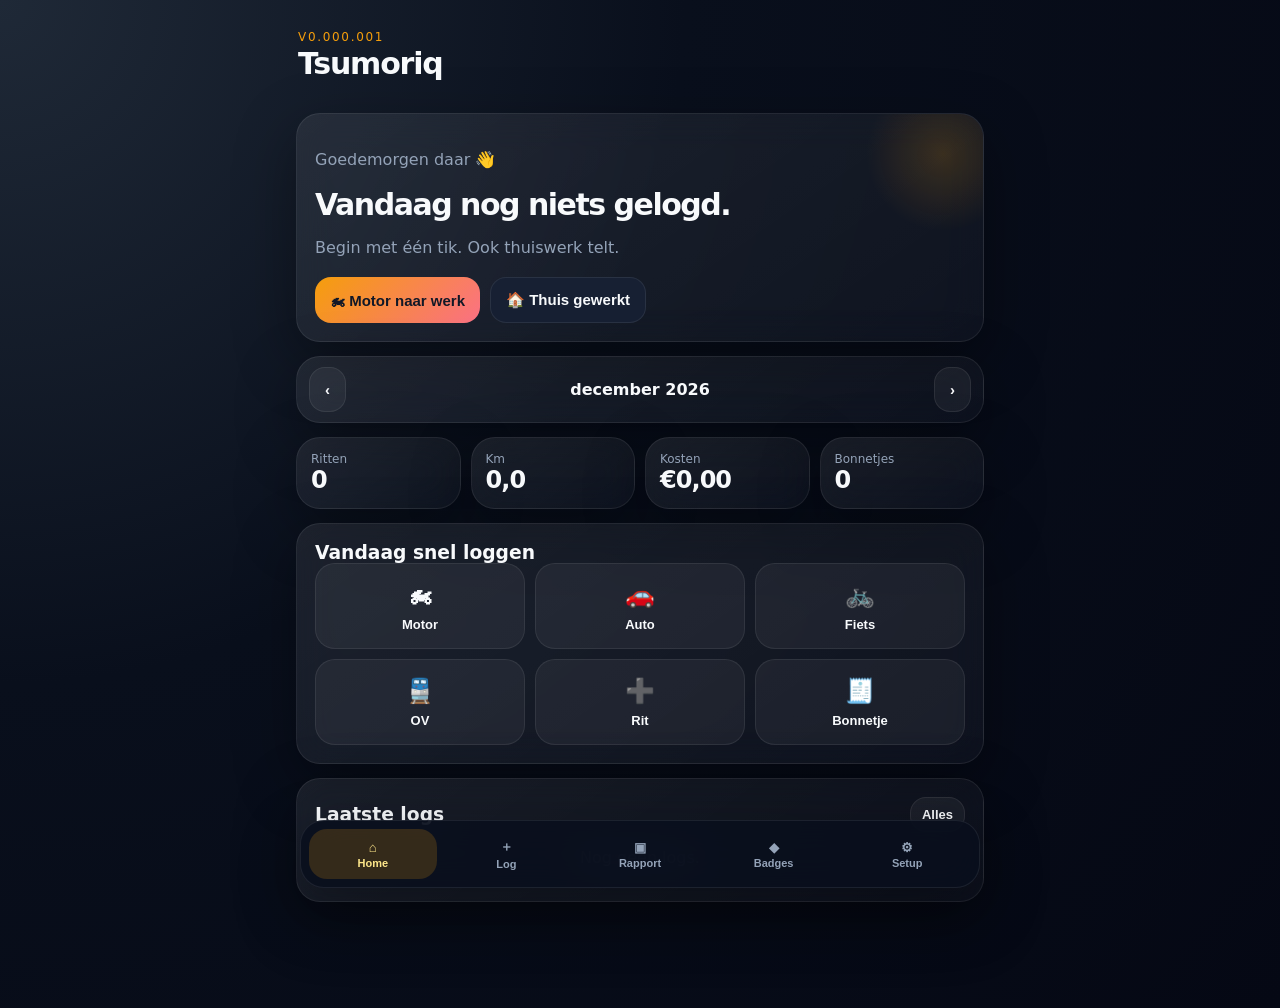
==== index.html @ 5c3e3d9c "Add files via upload" ====
<!doctype html>
<html lang="nl">
<head>
  <meta charset="utf-8">
  <meta name="viewport" content="width=device-width, initial-scale=1, viewport-fit=cover">
  <meta name="theme-color" content="#111827">
  <meta name="apple-mobile-web-app-capable" content="yes">
  <meta name="apple-mobile-web-app-status-bar-style" content="black-translucent">
  <meta name="apple-mobile-web-app-title" content="Tsumoriq">
  <title>Tsumoriq · v0.000.001</title>
  <link rel="manifest" href="manifest.json">
  <link rel="stylesheet" href="styles.css">
</head>
<body>
  <div id="app" class="app-shell">
    <header class="topbar">
      <div>
        <p class="eyebrow">v0.000.001</p>
        <h1>Tsumoriq</h1>
      </div>
      <button id="installBtn" class="ghost small hidden">Installeer</button>
    </header>

    <main>
      <section id="screen-dashboard" class="screen active">
        <div class="hero card">
          <p id="greeting" class="muted">Welkom terug</p>
          <h2 id="streakText">Nog niets gelogd vandaag.</h2>
          <p id="motivation" class="muted">Log je woon-werk, thuiswerk, rit of bonnetje in enkele seconden.</p>
          <div class="hero-actions">
            <button class="primary quick" data-action="commute" data-mode="Motor">🏍 Motor naar werk</button>
            <button class="secondary quick" data-action="workhome">🏠 Thuis gewerkt</button>
          </div>
        </div>

        <div class="month-switch card slim">
          <button id="prevMonth" class="ghost">‹</button>
          <strong id="currentMonthLabel"></strong>
          <button id="nextMonth" class="ghost">›</button>
        </div>

        <section class="grid stats-grid">
          <div class="stat card"><span>Ritten</span><strong id="statTrips">0</strong></div>
          <div class="stat card"><span>Km</span><strong id="statKm">0</strong></div>
          <div class="stat card"><span>Kosten</span><strong id="statCost">€0</strong></div>
          <div class="stat card"><span>Bonnetjes</span><strong id="statReceipts">0</strong></div>
        </section>

        <section class="card">
          <div class="section-head">
            <h3>Vandaag snel loggen</h3>
          </div>
          <div class="quick-grid">
            <button class="quick-tile quick" data-action="commute" data-mode="Motor">🏍<span>Motor</span></button>
            <button class="quick-tile quick" data-action="commute" data-mode="Auto">🚗<span>Auto</span></button>
            <button class="quick-tile quick" data-action="commute" data-mode="Fiets">🚲<span>Fiets</span></button>
            <button class="quick-tile quick" data-action="commute" data-mode="OV">🚆<span>OV</span></button>
            <button class="quick-tile" id="openTripForm">➕<span>Rit</span></button>
            <button class="quick-tile" id="openExpenseForm">🧾<span>Bonnetje</span></button>
          </div>
        </section>

        <section class="card">
          <div class="section-head">
            <h3>Laatste logs</h3>
            <button id="viewAllLogs" class="ghost small">Alles</button>
          </div>
          <div id="recentList" class="list empty-state">Nog geen logs.</div>
        </section>
      </section>

      <section id="screen-log" class="screen">
        <div class="tabs card slim">
          <button class="tab active" data-tab="trip">Rit</button>
          <button class="tab" data-tab="expense">Kost / bon</button>
        </div>

        <form id="tripForm" class="card form active-form">
          <h2>Rit loggen</h2>
          <label>Datum <input type="date" id="tripDate" required></label>
          <label>Vervoer
            <select id="tripMode">
              <option>Motor</option><option>Auto</option><option>Fiets</option><option>OV</option><option>Te voet</option><option>Anders</option>
            </select>
          </label>
          <div class="two-col">
            <label>Van <input id="tripFrom" placeholder="Thuis"></label>
            <label>Naar <input id="tripTo" placeholder="Werk"></label>
          </div>
          <label>Kilometers <input type="number" min="0" step="0.1" id="tripKm" placeholder="0"></label>
          <label>Type
            <select id="tripPurpose"><option>Woon-werk</option><option>Professioneel</option><option>Privé</option><option>Recreatief</option><option>Thuiswerk</option></select>
          </label>
          <label>Notitie <textarea id="tripNotes" rows="3" placeholder="Optioneel"></textarea></label>
          <button class="primary" type="submit">Rit opslaan</button>
        </form>

        <form id="expenseForm" class="card form">
          <h2>Kost / bonnetje</h2>
          <label>Datum <input type="date" id="expenseDate" required></label>
          <label>Categorie
            <select id="expenseCategory"><option>Brandstof</option><option>Parking</option><option>Trein</option><option>Bus/tram/metro</option><option>Onderhoud</option><option>Verzekering</option><option>Belasting</option><option>Uitrusting</option><option>Anders</option></select>
          </label>
          <label>Vervoer
            <select id="expenseMode"><option>Motor</option><option>Auto</option><option>Fiets</option><option>OV</option><option>Anders</option></select>
          </label>
          <label>Bedrag <input type="number" min="0" step="0.01" id="expenseAmount" placeholder="0.00" required></label>
          <label>Type
            <select id="expensePurpose"><option>Woon-werk</option><option>Professioneel</option><option>Privé</option><option>Recreatief</option></select>
          </label>
          <label>Bonnetje/foto <input type="file" id="receiptFile" accept="image/*" capture="environment"></label>
          <img id="receiptPreview" class="receipt-preview hidden" alt="Voorbeeld bonnetje">
          <label>Notitie <textarea id="expenseNotes" rows="3" placeholder="Optioneel"></textarea></label>
          <button class="primary" type="submit">Kost opslaan</button>
        </form>
      </section>

      <section id="screen-report" class="screen">
        <div class="card">
          <h2>Maandoverzicht</h2>
          <p class="muted">Bekijk, print als PDF of mail jezelf een samenvatting.</p>
          <div class="hero-actions">
            <button id="printReport" class="primary">Print / PDF</button>
            <button id="emailReport" class="secondary">Mail samenvatting</button>
          </div>
        </div>
        <article id="reportContent" class="report card"></article>
      </section>

      <section id="screen-achievements" class="screen">
        <div class="card">
          <h2>Garage badges</h2>
          <p class="muted">Kleine motivatie voor een saaie administratie.</p>
        </div>
        <div id="badgeList" class="badge-grid"></div>
      </section>

      <section id="screen-settings" class="screen">
        <form id="settingsForm" class="card form">
          <h2>Setup</h2>
          <label>Naam <input id="settingName" placeholder="Sam"></label>
          <label>Valuta <input id="settingCurrency" value="€"></label>
          <label>Standaard afstand woon-werk (km) <input id="settingDistance" type="number" min="0" step="0.1"></label>
          <div class="two-col">
            <label>Thuis <input id="settingHome" placeholder="Thuis"></label>
            <label>Werk <input id="settingWork" placeholder="Werk"></label>
          </div>
          <label>Standaard vervoer
            <select id="settingMode"><option>Motor</option><option>Auto</option><option>Fiets</option><option>OV</option></select>
          </label>
          <button class="primary" type="submit">Setup opslaan</button>
        </form>

        <div class="card">
          <h3>Backup</h3>
          <p class="muted">Alles blijft lokaal op dit toestel. Maak regelmatig een backup.</p>
          <div class="hero-actions wrap">
            <button id="exportJson" class="secondary">Export JSON</button>
            <label class="secondary file-label">Import JSON<input id="importJson" type="file" accept="application/json"></label>
            <button id="clearData" class="danger">Reset</button>
          </div>
        </div>

        <div class="card">
          <h3>Privacy</h3>
          <p class="muted">Alle data blijft op dit toestel. Niets wordt geüpload. Rapporten worden lokaal gegenereerd.</p>
        </div>
      </section>
    </main>

    <nav class="bottom-nav">
      <button class="nav active" data-screen="dashboard">⌂<span>Home</span></button>
      <button class="nav" data-screen="log">＋<span>Log</span></button>
      <button class="nav" data-screen="report">▣<span>Rapport</span></button>
      <button class="nav" data-screen="achievements">◆<span>Badges</span></button>
      <button class="nav" data-screen="settings">⚙<span>Setup</span></button>
    </nav>
  </div>

  <div id="toast" class="toast hidden"></div>
  <script src="app.js"></script>
</body>
</html>
---- styles.css ----
:root{--bg:#090f1c;--panel:#111827;--panel2:#172033;--text:#f8fafc;--muted:#94a3b8;--accent:#f59e0b;--accent2:#38bdf8;--good:#22c55e;--bad:#ef4444;--line:rgba(255,255,255,.08);--shadow:0 20px 60px rgba(0,0,0,.35);font-family:Inter,ui-sans-serif,system-ui,-apple-system,BlinkMacSystemFont,"Segoe UI",sans-serif}*{box-sizing:border-box}body{margin:0;background:radial-gradient(circle at top left,#1f2937 0,#090f1c 42%,#050814 100%);color:var(--text);min-height:100vh}.app-shell{max-width:720px;margin:0 auto;padding:18px 16px 92px}.topbar{display:flex;align-items:center;justify-content:space-between;padding:12px 2px 18px}.topbar h1{margin:0;font-size:30px;letter-spacing:-.04em}.eyebrow{margin:0 0 2px;color:var(--accent);font-size:12px;text-transform:uppercase;letter-spacing:.14em}.screen{display:none;animation:rise .24s ease}.screen.active{display:block}@keyframes rise{from{opacity:.4;transform:translateY(8px)}to{opacity:1;transform:none}}.card{background:linear-gradient(145deg,rgba(255,255,255,.08),rgba(255,255,255,.03));border:1px solid var(--line);border-radius:24px;padding:18px;margin:14px 0;box-shadow:var(--shadow);backdrop-filter:blur(18px)}.slim{padding:10px 12px}.hero{overflow:hidden;position:relative}.hero:after{content:"";position:absolute;right:-40px;top:-40px;width:160px;height:160px;border-radius:50%;background:radial-gradient(circle,var(--accent),transparent 68%);opacity:.17}.hero h2{font-size:30px;letter-spacing:-.05em;line-height:1.05;margin:8px 0}.muted{color:var(--muted);line-height:1.55}.hero-actions{display:flex;gap:10px;flex-wrap:wrap}.wrap{flex-wrap:wrap}.primary,.secondary,.ghost,.danger,.file-label{border:0;border-radius:16px;padding:13px 15px;color:var(--text);font-weight:800;cursor:pointer;font-size:15px}.primary{background:linear-gradient(135deg,var(--accent),#fb7185);color:#111827}.secondary,.file-label{background:var(--panel2);border:1px solid var(--line)}.ghost{background:rgba(255,255,255,.05);border:1px solid var(--line)}.danger{background:rgba(239,68,68,.16);color:#fecaca;border:1px solid rgba(239,68,68,.3)}.small{padding:9px 11px;font-size:13px}.hidden{display:none!important}.grid{display:grid;gap:10px}.stats-grid{grid-template-columns:repeat(4,1fr)}.stat{margin:0;padding:14px}.stat span{display:block;color:var(--muted);font-size:12px}.stat strong{font-size:24px;letter-spacing:-.04em}.month-switch{display:flex;align-items:center;justify-content:space-between}.section-head{display:flex;align-items:center;justify-content:space-between;gap:10px}.section-head h3{margin:0}.quick-grid{display:grid;grid-template-columns:repeat(3,1fr);gap:10px}.quick-tile{min-height:86px;border:1px solid var(--line);border-radius:20px;background:rgba(255,255,255,.05);color:var(--text);font-size:24px;font-weight:800;display:flex;flex-direction:column;align-items:center;justify-content:center;gap:8px}.quick-tile span{font-size:13px}.list{display:grid;gap:10px}.log-row{display:flex;align-items:center;justify-content:space-between;gap:12px;padding:12px;border-radius:18px;background:rgba(255,255,255,.045);border:1px solid var(--line)}.log-row strong{display:block}.log-row small{color:var(--muted)}.pill{padding:7px 10px;border-radius:999px;background:rgba(245,158,11,.14);color:#fde68a;font-size:12px;font-weight:800}.empty-state{color:var(--muted);padding:16px;text-align:center}.tabs{display:flex;gap:8px}.tab{flex:1;border:0;border-radius:14px;background:transparent;color:var(--muted);padding:12px;font-weight:800}.tab.active{background:var(--accent);color:#111827}.form{display:none}.active-form{display:grid;gap:12px}.form h2{margin:0 0 6px}label{display:grid;gap:7px;color:var(--muted);font-size:13px;font-weight:750}input,select,textarea{width:100%;border:1px solid var(--line);border-radius:15px;background:rgba(0,0,0,.24);color:var(--text);padding:13px;font:inherit;outline:none}textarea{resize:vertical}.two-col{display:grid;grid-template-columns:1fr 1fr;gap:10px}.receipt-preview{width:100%;max-height:220px;object-fit:cover;border-radius:18px;border:1px solid var(--line)}.report h2,.report h3{margin-bottom:4px}.report-table{width:100%;border-collapse:collapse;font-size:13px}.report-table th,.report-table td{padding:8px;border-bottom:1px solid var(--line);text-align:left}.badge-grid{display:grid;grid-template-columns:repeat(2,1fr);gap:12px}.badge{padding:16px;border-radius:22px;border:1px solid var(--line);background:rgba(255,255,255,.05)}.badge.locked{opacity:.45}.badge .icon{font-size:30px}.badge strong{display:block;margin-top:8px}.bottom-nav{position:fixed;left:50%;bottom:12px;transform:translateX(-50%);width:min(680px,calc(100% - 24px));display:grid;grid-template-columns:repeat(5,1fr);gap:6px;background:rgba(9,15,28,.86);border:1px solid var(--line);border-radius:24px;padding:8px;backdrop-filter:blur(20px);box-shadow:var(--shadow)}.nav{border:0;background:transparent;color:var(--muted);border-radius:18px;padding:9px 4px;font-weight:800}.nav.active{background:rgba(245,158,11,.18);color:#fde68a}.nav span{display:block;font-size:11px;margin-top:2px}.toast{position:fixed;left:50%;bottom:90px;transform:translateX(-50%);background:#f8fafc;color:#0f172a;padding:12px 16px;border-radius:999px;font-weight:900;box-shadow:var(--shadow);z-index:10}.file-label input{display:none}@media(max-width:520px){.app-shell{padding-left:12px;padding-right:12px}.stats-grid{grid-template-columns:repeat(2,1fr)}.quick-grid{grid-template-columns:repeat(2,1fr)}.two-col{grid-template-columns:1fr}.hero h2{font-size:26px}.badge-grid{grid-template-columns:1fr}}@media print{body{background:#fff;color:#111}.topbar,.bottom-nav,#screen-dashboard,#screen-log,#screen-achievements,#screen-settings,.card:not(.report){display:none!important}.app-shell{max-width:none;padding:0}.screen{display:block}.report{display:block!important;background:#fff;color:#111;box-shadow:none;border:0}.report *{color:#111!important}.report-table th,.report-table td{border-color:#ddd}}
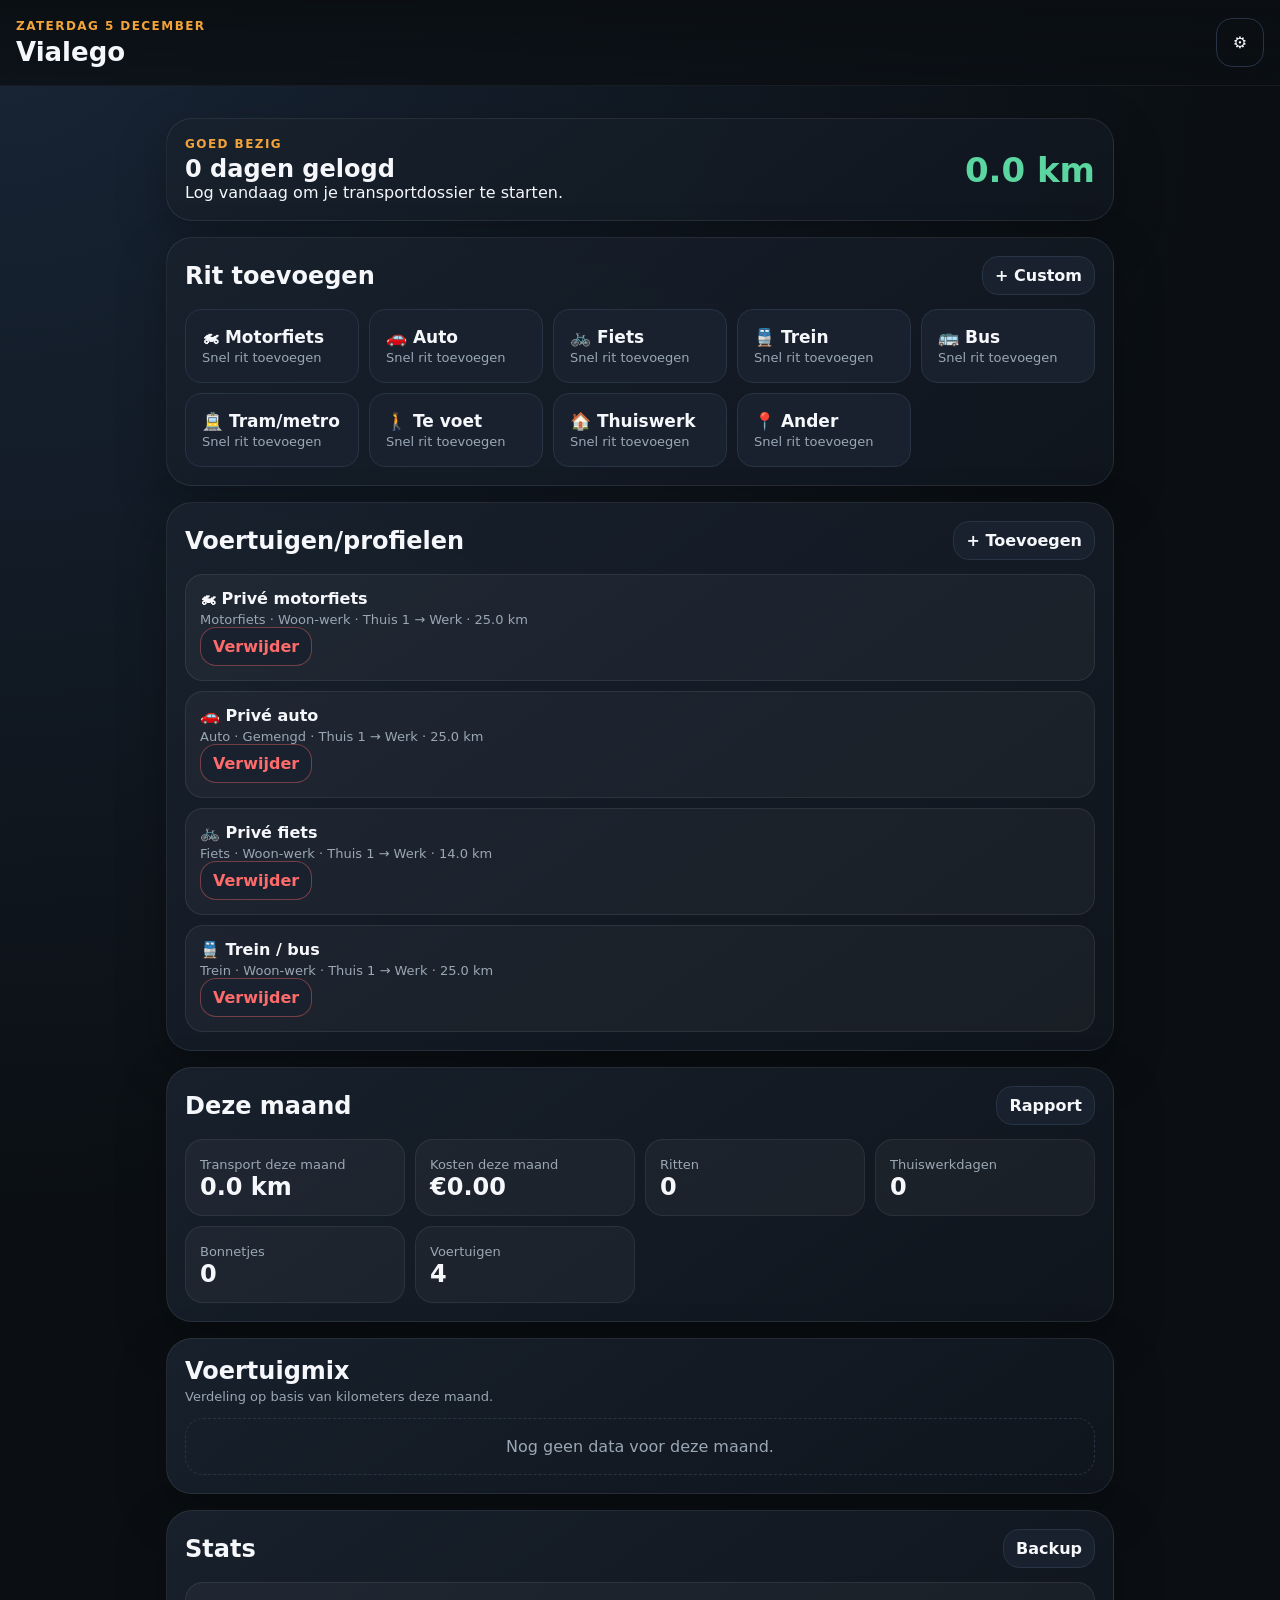
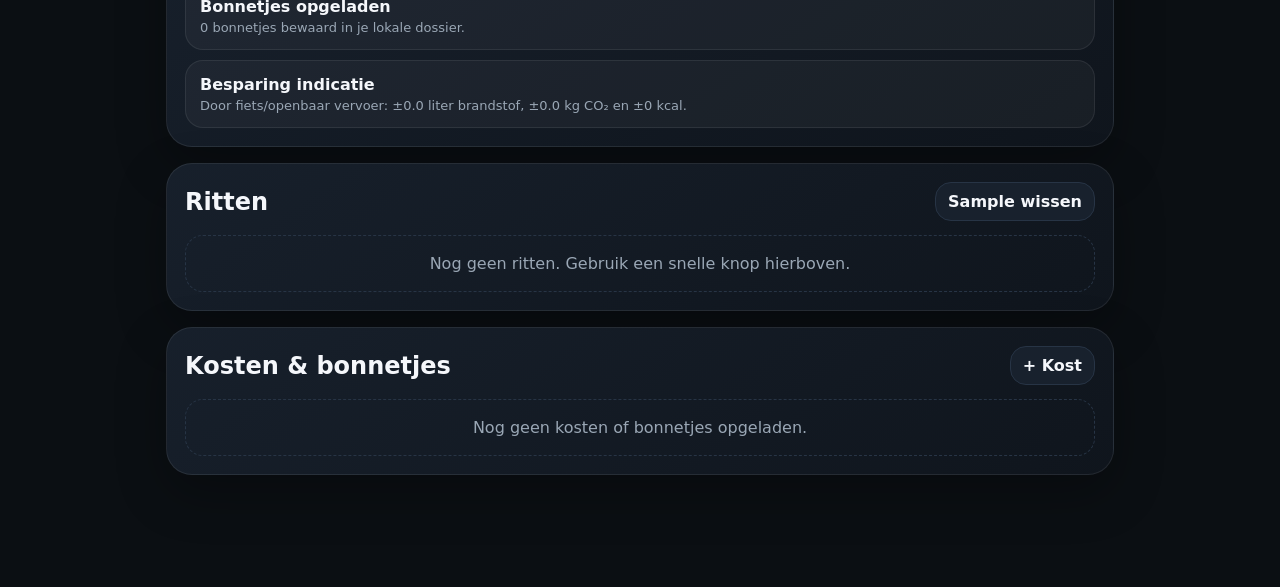
==== commit d7435bc5: "v0.000.0002 added functionality for deleting registrations, adding the tickets to export, completing" ====
--- a/index.html
+++ b/index.html
@@ -1,183 +1,149 @@
 <!doctype html>
 <html lang="nl">
 <head>
-  <meta charset="utf-8">
-  <meta name="viewport" content="width=device-width, initial-scale=1, viewport-fit=cover">
-  <meta name="theme-color" content="#111827">
-  <meta name="apple-mobile-web-app-capable" content="yes">
-  <meta name="apple-mobile-web-app-status-bar-style" content="black-translucent">
-  <meta name="apple-mobile-web-app-title" content="Tsumoriq">
-  <title>Tsumoriq · v0.000.001</title>
-  <link rel="manifest" href="manifest.json">
-  <link rel="stylesheet" href="styles.css">
+  <meta charset="utf-8" />
+  <meta name="viewport" content="width=device-width, initial-scale=1, viewport-fit=cover" />
+  <meta name="theme-color" content="#101418" />
+  <title>Vialego</title>
+  <link rel="manifest" href="manifest.json" />
+  <link rel="apple-touch-icon" href="icon-192.png" />
+  <link rel="stylesheet" href="styles.css" />
 </head>
 <body>
-  <div id="app" class="app-shell">
+  <div id="app">
     <header class="topbar">
       <div>
-        <p class="eyebrow">v0.000.001</p>
-        <h1>Tsumoriq</h1>
+        <p class="eyebrow" id="todayLabel">Vandaag</p>
+        <h1>Vialego</h1>
       </div>
-      <button id="installBtn" class="ghost small hidden">Installeer</button>
+      <button class="ghost" id="setupBtn" aria-label="Instellingen">⚙︎</button>
     </header>
 
     <main>
-      <section id="screen-dashboard" class="screen active">
-        <div class="hero card">
-          <p id="greeting" class="muted">Welkom terug</p>
-          <h2 id="streakText">Nog niets gelogd vandaag.</h2>
-          <p id="motivation" class="muted">Log je woon-werk, thuiswerk, rit of bonnetje in enkele seconden.</p>
-          <div class="hero-actions">
-            <button class="primary quick" data-action="commute" data-mode="Motor">🏍 Motor naar werk</button>
-            <button class="secondary quick" data-action="workhome">🏠 Thuis gewerkt</button>
-          </div>
+      <section id="setupPanel" class="panel hidden">
+        <h2>Setup</h2>
+        <p class="meta">Eerste configuratie. Alles blijft lokaal op dit toestel.</p>
+        <div class="donation-card">
+          <strong>Freeware</strong>
+          <p>Vialego is gratis. Wil je de ontwikkelaar steunen? Dan kan dat later via PayPal / Buy me a coffee.</p>
+          <a class="button secondary" href="https://www.paypal.com/paypalme/" target="_blank" rel="noreferrer">☕ Doneer</a>
         </div>
-
-        <div class="month-switch card slim">
-          <button id="prevMonth" class="ghost">‹</button>
-          <strong id="currentMonthLabel"></strong>
-          <button id="nextMonth" class="ghost">›</button>
-        </div>
-
-        <section class="grid stats-grid">
-          <div class="stat card"><span>Ritten</span><strong id="statTrips">0</strong></div>
-          <div class="stat card"><span>Km</span><strong id="statKm">0</strong></div>
-          <div class="stat card"><span>Kosten</span><strong id="statCost">€0</strong></div>
-          <div class="stat card"><span>Bonnetjes</span><strong id="statReceipts">0</strong></div>
-        </section>
-
-        <section class="card">
-          <div class="section-head">
-            <h3>Vandaag snel loggen</h3>
-          </div>
-          <div class="quick-grid">
-            <button class="quick-tile quick" data-action="commute" data-mode="Motor">🏍<span>Motor</span></button>
-            <button class="quick-tile quick" data-action="commute" data-mode="Auto">🚗<span>Auto</span></button>
-            <button class="quick-tile quick" data-action="commute" data-mode="Fiets">🚲<span>Fiets</span></button>
-            <button class="quick-tile quick" data-action="commute" data-mode="OV">🚆<span>OV</span></button>
-            <button class="quick-tile" id="openTripForm">➕<span>Rit</span></button>
-            <button class="quick-tile" id="openExpenseForm">🧾<span>Bonnetje</span></button>
-          </div>
-        </section>
-
-        <section class="card">
-          <div class="section-head">
-            <h3>Laatste logs</h3>
-            <button id="viewAllLogs" class="ghost small">Alles</button>
-          </div>
-          <div id="recentList" class="list empty-state">Nog geen logs.</div>
-        </section>
-      </section>
-
-      <section id="screen-log" class="screen">
-        <div class="tabs card slim">
-          <button class="tab active" data-tab="trip">Rit</button>
-          <button class="tab" data-tab="expense">Kost / bon</button>
-        </div>
-
-        <form id="tripForm" class="card form active-form">
-          <h2>Rit loggen</h2>
-          <label>Datum <input type="date" id="tripDate" required></label>
-          <label>Vervoer
-            <select id="tripMode">
-              <option>Motor</option><option>Auto</option><option>Fiets</option><option>OV</option><option>Te voet</option><option>Anders</option>
+        <form id="settingsForm" class="grid-form">
+          <label>Naam<input id="userName" placeholder="Sam" /></label>
+          <label>Taal
+            <select id="language">
+              <option value="nl">Nederlands</option><option value="en">English</option><option value="fr">Français</option><option value="de">Deutsch</option><option value="es">Español</option><option value="it">Italiano</option><option value="pl">Polski</option><option value="sv">Svenska</option><option value="no">Norsk</option><option value="ch">Swiss</option>
             </select>
           </label>
-          <div class="two-col">
-            <label>Van <input id="tripFrom" placeholder="Thuis"></label>
-            <label>Naar <input id="tripTo" placeholder="Werk"></label>
-          </div>
-          <label>Kilometers <input type="number" min="0" step="0.1" id="tripKm" placeholder="0"></label>
-          <label>Type
-            <select id="tripPurpose"><option>Woon-werk</option><option>Professioneel</option><option>Privé</option><option>Recreatief</option><option>Thuiswerk</option></select>
+          <label>Afstand
+            <select id="distanceUnit"><option value="km">Kilometer</option><option value="mi">Miles</option></select>
           </label>
-          <label>Notitie <textarea id="tripNotes" rows="3" placeholder="Optioneel"></textarea></label>
-          <button class="primary" type="submit">Rit opslaan</button>
-        </form>
-
-        <form id="expenseForm" class="card form">
-          <h2>Kost / bonnetje</h2>
-          <label>Datum <input type="date" id="expenseDate" required></label>
-          <label>Categorie
-            <select id="expenseCategory"><option>Brandstof</option><option>Parking</option><option>Trein</option><option>Bus/tram/metro</option><option>Onderhoud</option><option>Verzekering</option><option>Belasting</option><option>Uitrusting</option><option>Anders</option></select>
+          <label>Valuta
+            <select id="currency"><option value="EUR">Euro (€)</option><option value="GBP">British pound (£)</option><option value="SEK">Swedish krona (SEK)</option><option value="NOK">Norwegian krone (NOK)</option></select>
           </label>
-          <label>Vervoer
-            <select id="expenseMode"><option>Motor</option><option>Auto</option><option>Fiets</option><option>OV</option><option>Anders</option></select>
-          </label>
-          <label>Bedrag <input type="number" min="0" step="0.01" id="expenseAmount" placeholder="0.00" required></label>
-          <label>Type
-            <select id="expensePurpose"><option>Woon-werk</option><option>Professioneel</option><option>Privé</option><option>Recreatief</option></select>
-          </label>
-          <label>Bonnetje/foto <input type="file" id="receiptFile" accept="image/*" capture="environment"></label>
-          <img id="receiptPreview" class="receipt-preview hidden" alt="Voorbeeld bonnetje">
-          <label>Notitie <textarea id="expenseNotes" rows="3" placeholder="Optioneel"></textarea></label>
-          <button class="primary" type="submit">Kost opslaan</button>
+          <label>Thuis 1<input id="home1" placeholder="Thuis" /></label>
+          <label>Thuis 2<input id="home2" placeholder="Partner / tweede adres" /></label>
+          <label>Thuis 3<input id="home3" placeholder="Optioneel" /></label>
+          <label>Werkadres<input id="workAddress" placeholder="Werk" /></label>
+          <button class="button" type="submit">Setup opslaan</button>
         </form>
       </section>
 
-      <section id="screen-report" class="screen">
-        <div class="card">
-          <h2>Maandoverzicht</h2>
-          <p class="muted">Bekijk, print als PDF of mail jezelf een samenvatting.</p>
-          <div class="hero-actions">
-            <button id="printReport" class="primary">Print / PDF</button>
-            <button id="emailReport" class="secondary">Mail samenvatting</button>
-          </div>
+      <section class="hero-card">
+        <div>
+          <p class="eyebrow">Goed bezig</p>
+          <h2 id="streakText">0 dagen gelogd</h2>
+          <p id="encourageText">Log vandaag om je transportdossier te starten.</p>
         </div>
-        <article id="reportContent" class="report card"></article>
+        <div class="hero-number" id="monthKm">0 km</div>
       </section>
 
-      <section id="screen-achievements" class="screen">
-        <div class="card">
-          <h2>Garage badges</h2>
-          <p class="muted">Kleine motivatie voor een saaie administratie.</p>
-        </div>
-        <div id="badgeList" class="badge-grid"></div>
+      <section class="quick-panel">
+        <div class="section-head"><h2>Rit toevoegen</h2><button class="small" id="addTripBtn">+ Custom</button></div>
+        <div class="mode-grid" id="modeGrid"></div>
       </section>
 
-      <section id="screen-settings" class="screen">
-        <form id="settingsForm" class="card form">
-          <h2>Setup</h2>
-          <label>Naam <input id="settingName" placeholder="Sam"></label>
-          <label>Valuta <input id="settingCurrency" value="€"></label>
-          <label>Standaard afstand woon-werk (km) <input id="settingDistance" type="number" min="0" step="0.1"></label>
-          <div class="two-col">
-            <label>Thuis <input id="settingHome" placeholder="Thuis"></label>
-            <label>Werk <input id="settingWork" placeholder="Werk"></label>
-          </div>
-          <label>Standaard vervoer
-            <select id="settingMode"><option>Motor</option><option>Auto</option><option>Fiets</option><option>OV</option></select>
-          </label>
-          <button class="primary" type="submit">Setup opslaan</button>
-        </form>
+      <section class="panel">
+        <div class="section-head"><h2>Voertuigen/profielen</h2><button class="small" id="addVehicleBtn">+ Toevoegen</button></div>
+        <div id="vehiclesList" class="cards"></div>
+      </section>
 
-        <div class="card">
-          <h3>Backup</h3>
-          <p class="muted">Alles blijft lokaal op dit toestel. Maak regelmatig een backup.</p>
-          <div class="hero-actions wrap">
-            <button id="exportJson" class="secondary">Export JSON</button>
-            <label class="secondary file-label">Import JSON<input id="importJson" type="file" accept="application/json"></label>
-            <button id="clearData" class="danger">Reset</button>
-          </div>
-        </div>
+      <section class="panel">
+        <div class="section-head"><h2>Deze maand</h2><button class="small" id="reportBtn">Rapport</button></div>
+        <div class="stats-grid" id="statsGrid"></div>
+      </section>
 
-        <div class="card">
-          <h3>Privacy</h3>
-          <p class="muted">Alle data blijft op dit toestel. Niets wordt geüpload. Rapporten worden lokaal gegenereerd.</p>
-        </div>
+      <section class="panel">
+        <h2>Voertuigmix</h2>
+        <p class="meta">Verdeling op basis van kilometers deze maand.</p>
+        <div id="vehicleMix" class="bars"></div>
+      </section>
+
+      <section class="panel">
+        <div class="section-head"><h2>Stats</h2><button class="small" id="backupBtn">Backup</button></div>
+        <div id="smartStats" class="cards"></div>
+      </section>
+
+      <section class="panel">
+        <div class="section-head"><h2>Ritten</h2><button class="small" id="clearSampleBtn">Sample wissen</button></div>
+        <div id="tripList" class="list"></div>
+      </section>
+
+      <section class="panel">
+        <div class="section-head"><h2>Kosten & bonnetjes</h2><button class="small" id="addExpenseBtn">+ Kost</button></div>
+        <div id="expenseList" class="list"></div>
       </section>
     </main>
-
-    <nav class="bottom-nav">
-      <button class="nav active" data-screen="dashboard">⌂<span>Home</span></button>
-      <button class="nav" data-screen="log">＋<span>Log</span></button>
-      <button class="nav" data-screen="report">▣<span>Rapport</span></button>
-      <button class="nav" data-screen="achievements">◆<span>Badges</span></button>
-      <button class="nav" data-screen="settings">⚙<span>Setup</span></button>
-    </nav>
   </div>
 
-  <div id="toast" class="toast hidden"></div>
+  <dialog id="vehicleDialog"><form method="dialog" id="vehicleForm" class="dialog-form">
+    <h2>Voertuig/profiel toevoegen</h2>
+    <label>Naam<input id="vehicleName" required placeholder="Privé moto" /></label>
+    <label>Type<select id="vehicleMode"></select></label>
+    <label>Gebruik<select id="vehicleUse"><option>Woon-werk</option><option>Privé</option><option>Professioneel</option><option>Gemengd</option></select></label>
+    <label>Standaard van<input id="vehicleFrom" placeholder="Thuis 1" /></label>
+    <label>Standaard naar<input id="vehicleTo" placeholder="Werk" /></label>
+    <label>Standaard afstand<input id="vehicleDistance" type="number" min="0" step="0.1" /></label>
+    <menu><button value="cancel" class="ghost">Annuleer</button><button class="button" value="default">Opslaan</button></menu>
+  </form></dialog>
+
+  <dialog id="tripDialog"><form method="dialog" id="tripForm" class="dialog-form">
+    <h2>Rit toevoegen</h2>
+    <label>Datum<input id="tripDate" type="date" required /></label>
+    <label>Voertuig/profiel<select id="tripVehicle"></select></label>
+    <label>Type vervoer<select id="tripMode"></select></label>
+    <label>Gebruik<select id="tripUse"><option>Woon-werk</option><option>Privé</option><option>Professioneel</option><option>Gemengd</option></select></label>
+    <div class="route-row">
+      <label>Van<select id="tripFromPreset"></select><input id="tripFrom" placeholder="Adres of locatie" /></label>
+      <button type="button" class="swap" id="swapRouteBtn" title="Van/naar wisselen">⇄</button>
+      <label>Naar<select id="tripToPreset"></select><input id="tripTo" placeholder="Adres of locatie" /></label>
+    </div>
+    <label>Afstand<input id="tripDistance" type="number" min="0" step="0.1" required /></label>
+    <label>Notitie<textarea id="tripNote"></textarea></label>
+    <menu><button value="cancel" class="ghost">Annuleer</button><button class="button" value="default">Rit opslaan</button></menu>
+  </form></dialog>
+
+  <dialog id="expenseDialog"><form method="dialog" id="expenseForm" class="dialog-form">
+    <h2>Kost toevoegen</h2>
+    <label>Datum<input id="expenseDate" type="date" required /></label>
+    <label>Voertuig/profiel<select id="expenseVehicle"></select></label>
+    <label>Categorie<select id="expenseCategory"></select></label>
+    <label>Gebruik<select id="expenseUse"><option>Woon-werk</option><option>Privé</option><option>Professioneel</option><option>Gemengd</option></select></label>
+    <label>Bedrag<input id="expenseAmount" type="number" min="0" step="0.01" required /></label>
+    <label>Bonnetje/foto<input id="expenseReceipt" type="file" accept="image/*" /></label>
+    <label>Notitie<textarea id="expenseNote"></textarea></label>
+    <menu><button value="cancel" class="ghost">Annuleer</button><button class="button" value="default">Kost opslaan</button></menu>
+  </form></dialog>
+
+  <dialog id="reportDialog" class="report-dialog"><div class="dialog-form">
+    <h2>Maandrapport</h2>
+    <label>Maand<input id="reportMonth" type="month" /></label>
+    <div class="button-row"><button class="button" id="printReportBtn">Print / lokaal PDF opslaan</button><button class="button secondary" id="mailReportBtn">Mail samenvatting</button></div>
+    <p class="meta">Tip: bonnetjes staan in de print/PDF-preview. Mailto kan geen bijlagen automatisch meesturen zonder mailserver.</p>
+    <div id="reportPreview" class="report-preview"></div>
+    <button class="ghost full" id="closeReportBtn">Sluiten</button>
+  </div></dialog>
+
   <script src="app.js"></script>
 </body>
 </html>
--- a/styles.css
+++ b/styles.css
@@ -1 +1 @@
-:root{--bg:#090f1c;--panel:#111827;--panel2:#172033;--text:#f8fafc;--muted:#94a3b8;--accent:#f59e0b;--accent2:#38bdf8;--good:#22c55e;--bad:#ef4444;--line:rgba(255,255,255,.08);--shadow:0 20px 60px rgba(0,0,0,.35);font-family:Inter,ui-sans-serif,system-ui,-apple-system,BlinkMacSystemFont,"Segoe UI",sans-serif}*{box-sizing:border-box}body{margin:0;background:radial-gradient(circle at top left,#1f2937 0,#090f1c 42%,#050814 100%);color:var(--text);min-height:100vh}.app-shell{max-width:720px;margin:0 auto;padding:18px 16px 92px}.topbar{display:flex;align-items:center;justify-content:space-between;padding:12px 2px 18px}.topbar h1{margin:0;font-size:30px;letter-spacing:-.04em}.eyebrow{margin:0 0 2px;color:var(--accent);font-size:12px;text-transform:uppercase;letter-spacing:.14em}.screen{display:none;animation:rise .24s ease}.screen.active{display:block}@keyframes rise{from{opacity:.4;transform:translateY(8px)}to{opacity:1;transform:none}}.card{background:linear-gradient(145deg,rgba(255,255,255,.08),rgba(255,255,255,.03));border:1px solid var(--line);border-radius:24px;padding:18px;margin:14px 0;box-shadow:var(--shadow);backdrop-filter:blur(18px)}.slim{padding:10px 12px}.hero{overflow:hidden;position:relative}.hero:after{content:"";position:absolute;right:-40px;top:-40px;width:160px;height:160px;border-radius:50%;background:radial-gradient(circle,var(--accent),transparent 68%);opacity:.17}.hero h2{font-size:30px;letter-spacing:-.05em;line-height:1.05;margin:8px 0}.muted{color:var(--muted);line-height:1.55}.hero-actions{display:flex;gap:10px;flex-wrap:wrap}.wrap{flex-wrap:wrap}.primary,.secondary,.ghost,.danger,.file-label{border:0;border-radius:16px;padding:13px 15px;color:var(--text);font-weight:800;cursor:pointer;font-size:15px}.primary{background:linear-gradient(135deg,var(--accent),#fb7185);color:#111827}.secondary,.file-label{background:var(--panel2);border:1px solid var(--line)}.ghost{background:rgba(255,255,255,.05);border:1px solid var(--line)}.danger{background:rgba(239,68,68,.16);color:#fecaca;border:1px solid rgba(239,68,68,.3)}.small{padding:9px 11px;font-size:13px}.hidden{display:none!important}.grid{display:grid;gap:10px}.stats-grid{grid-template-columns:repeat(4,1fr)}.stat{margin:0;padding:14px}.stat span{display:block;color:var(--muted);font-size:12px}.stat strong{font-size:24px;letter-spacing:-.04em}.month-switch{display:flex;align-items:center;justify-content:space-between}.section-head{display:flex;align-items:center;justify-content:space-between;gap:10px}.section-head h3{margin:0}.quick-grid{display:grid;grid-template-columns:repeat(3,1fr);gap:10px}.quick-tile{min-height:86px;border:1px solid var(--line);border-radius:20px;background:rgba(255,255,255,.05);color:var(--text);font-size:24px;font-weight:800;display:flex;flex-direction:column;align-items:center;justify-content:center;gap:8px}.quick-tile span{font-size:13px}.list{display:grid;gap:10px}.log-row{display:flex;align-items:center;justify-content:space-between;gap:12px;padding:12px;border-radius:18px;background:rgba(255,255,255,.045);border:1px solid var(--line)}.log-row strong{display:block}.log-row small{color:var(--muted)}.pill{padding:7px 10px;border-radius:999px;background:rgba(245,158,11,.14);color:#fde68a;font-size:12px;font-weight:800}.empty-state{color:var(--muted);padding:16px;text-align:center}.tabs{display:flex;gap:8px}.tab{flex:1;border:0;border-radius:14px;background:transparent;color:var(--muted);padding:12px;font-weight:800}.tab.active{background:var(--accent);color:#111827}.form{display:none}.active-form{display:grid;gap:12px}.form h2{margin:0 0 6px}label{display:grid;gap:7px;color:var(--muted);font-size:13px;font-weight:750}input,select,textarea{width:100%;border:1px solid var(--line);border-radius:15px;background:rgba(0,0,0,.24);color:var(--text);padding:13px;font:inherit;outline:none}textarea{resize:vertical}.two-col{display:grid;grid-template-columns:1fr 1fr;gap:10px}.receipt-preview{width:100%;max-height:220px;object-fit:cover;border-radius:18px;border:1px solid var(--line)}.report h2,.report h3{margin-bottom:4px}.report-table{width:100%;border-collapse:collapse;font-size:13px}.report-table th,.report-table td{padding:8px;border-bottom:1px solid var(--line);text-align:left}.badge-grid{display:grid;grid-template-columns:repeat(2,1fr);gap:12px}.badge{padding:16px;border-radius:22px;border:1px solid var(--line);background:rgba(255,255,255,.05)}.badge.locked{opacity:.45}.badge .icon{font-size:30px}.badge strong{display:block;margin-top:8px}.bottom-nav{position:fixed;left:50%;bottom:12px;transform:translateX(-50%);width:min(680px,calc(100% - 24px));display:grid;grid-template-columns:repeat(5,1fr);gap:6px;background:rgba(9,15,28,.86);border:1px solid var(--line);border-radius:24px;padding:8px;backdrop-filter:blur(20px);box-shadow:var(--shadow)}.nav{border:0;background:transparent;color:var(--muted);border-radius:18px;padding:9px 4px;font-weight:800}.nav.active{background:rgba(245,158,11,.18);color:#fde68a}.nav span{display:block;font-size:11px;margin-top:2px}.toast{position:fixed;left:50%;bottom:90px;transform:translateX(-50%);background:#f8fafc;color:#0f172a;padding:12px 16px;border-radius:999px;font-weight:900;box-shadow:var(--shadow);z-index:10}.file-label input{display:none}@media(max-width:520px){.app-shell{padding-left:12px;padding-right:12px}.stats-grid{grid-template-columns:repeat(2,1fr)}.quick-grid{grid-template-columns:repeat(2,1fr)}.two-col{grid-template-columns:1fr}.hero h2{font-size:26px}.badge-grid{grid-template-columns:1fr}}@media print{body{background:#fff;color:#111}.topbar,.bottom-nav,#screen-dashboard,#screen-log,#screen-achievements,#screen-settings,.card:not(.report){display:none!important}.app-shell{max-width:none;padding:0}.screen{display:block}.report{display:block!important;background:#fff;color:#111;box-shadow:none;border:0}.report *{color:#111!important}.report-table th,.report-table td{border-color:#ddd}}
+:root{--bg:#0b0f13;--panel:#131922;--panel2:#18212d;--text:#f5f7fb;--muted:#9aa7b5;--line:#273445;--accent:#f2a33a;--accent2:#5bd6a1;--danger:#ff6b6b;--shadow:0 18px 50px rgba(0,0,0,.28);font-family:Inter,ui-sans-serif,system-ui,-apple-system,BlinkMacSystemFont,"Segoe UI",sans-serif}*{box-sizing:border-box}body{margin:0;background:radial-gradient(circle at top left,#182536,#0b0f13 48%);color:var(--text);min-height:100vh}button,input,select,textarea{font:inherit}main{width:min(980px,100%);margin:0 auto;padding:16px 16px 96px}.topbar{position:sticky;top:0;z-index:5;display:flex;justify-content:space-between;align-items:center;padding:18px 16px;background:linear-gradient(180deg,rgba(11,15,19,.98),rgba(11,15,19,.78));backdrop-filter:blur(16px);border-bottom:1px solid rgba(255,255,255,.06)}h1,h2,h3,p{margin:0}h1{font-size:26px}.eyebrow{color:var(--accent);text-transform:uppercase;font-size:12px;letter-spacing:.12em;font-weight:800;margin-bottom:4px}.hero-card,.panel,.quick-panel{background:linear-gradient(145deg,rgba(24,33,45,.96),rgba(16,22,30,.96));border:1px solid rgba(255,255,255,.08);border-radius:26px;padding:18px;margin:16px 0;box-shadow:var(--shadow)}.hero-card{display:flex;justify-content:space-between;gap:16px;align-items:center}.hero-number{font-size:34px;font-weight:900;color:var(--accent2)}.section-head{display:flex;justify-content:space-between;align-items:center;gap:12px;margin-bottom:14px}.mode-grid{display:grid;grid-template-columns:repeat(2,1fr);gap:10px}.mode-btn,.button,.small,.ghost,.swap{border:0;border-radius:16px;padding:14px 16px;color:var(--text);cursor:pointer}.mode-btn{background:var(--panel2);border:1px solid var(--line);text-align:left;min-height:74px;transition:.18s transform,.18s border-color}.mode-btn:hover{transform:translateY(-1px);border-color:rgba(242,163,58,.5)}.mode-btn strong{display:block;font-size:17px}.button{background:linear-gradient(135deg,var(--accent),#ffca75);color:#16110a;font-weight:900}.button.secondary{background:var(--panel2);color:var(--text);border:1px solid var(--line);text-decoration:none;display:inline-flex}.small{background:var(--panel2);border:1px solid var(--line);font-weight:800;padding:9px 12px}.ghost{background:transparent;border:1px solid var(--line)}.swap{align-self:end;background:var(--panel2);border:1px solid var(--line);font-size:22px;padding:12px 14px}.cards,.list{display:grid;gap:10px}.card,.row{background:rgba(255,255,255,.04);border:1px solid rgba(255,255,255,.08);border-radius:18px;padding:14px}.row{display:flex;justify-content:space-between;gap:12px;align-items:center}.row-actions{display:flex;gap:8px;flex-wrap:wrap}.danger{color:var(--danger);border-color:rgba(255,107,107,.4)}.meta{color:var(--muted);font-size:13px;margin-top:4px}.stats-grid{display:grid;grid-template-columns:repeat(2,1fr);gap:10px}.stat{background:rgba(255,255,255,.04);border:1px solid rgba(255,255,255,.07);border-radius:18px;padding:14px}.stat strong{display:block;font-size:24px}.hidden{display:none}.donation-card{background:linear-gradient(135deg,rgba(242,163,58,.16),rgba(91,214,161,.11));border:1px solid rgba(242,163,58,.25);border-radius:20px;padding:16px;margin:12px 0}.grid-form,.dialog-form{display:grid;gap:12px}label{display:grid;gap:6px;color:var(--muted);font-size:13px}input,select,textarea{width:100%;background:#0d1218;color:var(--text);border:1px solid var(--line);border-radius:14px;padding:13px}textarea{min-height:74px}dialog{width:min(660px,calc(100% - 24px));background:var(--panel);color:var(--text);border:1px solid var(--line);border-radius:26px;padding:18px;box-shadow:var(--shadow)}dialog::backdrop{background:rgba(0,0,0,.65);backdrop-filter:blur(6px)}menu{display:flex;justify-content:flex-end;gap:10px;padding:0;margin:8px 0 0}.split{display:grid;grid-template-columns:1fr 1fr;gap:10px}.route-row{display:grid;grid-template-columns:1fr auto 1fr;gap:10px;align-items:end}.button-row{display:flex;gap:10px;flex-wrap:wrap}.full{width:100%}.receipt{width:70px;height:70px;border-radius:12px;object-fit:cover}.report-preview{background:#fff;color:#111;border-radius:16px;padding:16px;max-height:60vh;overflow:auto}.report-preview h1,.report-preview h2,.report-preview h3{color:#111}.report-preview table{width:100%;border-collapse:collapse;margin:12px 0}.report-preview th,.report-preview td{border-bottom:1px solid #ddd;text-align:left;padding:8px;font-size:12px;vertical-align:top}.report-preview img{max-width:140px;max-height:140px;border-radius:8px}.tag{display:inline-block;border:1px solid var(--line);border-radius:99px;padding:4px 8px;color:var(--muted);font-size:12px;margin-top:8px}.bars{display:grid;gap:10px;margin-top:14px}.bar-row{display:grid;grid-template-columns:92px 1fr 48px;gap:10px;align-items:center}.bar-track{height:12px;background:#0d1218;border:1px solid var(--line);border-radius:999px;overflow:hidden}.bar-fill{height:100%;background:linear-gradient(90deg,var(--accent),var(--accent2));border-radius:999px}.empty{color:var(--muted);text-align:center;padding:18px;border:1px dashed var(--line);border-radius:18px}@media(max-width:560px){.route-row{grid-template-columns:1fr}.swap{width:100%}.hero-card{align-items:flex-start;flex-direction:column}.hero-number{font-size:28px}.row{align-items:flex-start;flex-direction:column}.row-actions{width:100%}.row-actions button{flex:1}.split{grid-template-columns:1fr}}@media(min-width:720px){.mode-grid{grid-template-columns:repeat(5,1fr)}.stats-grid{grid-template-columns:repeat(4,1fr)}.grid-form{grid-template-columns:repeat(2,1fr)}.grid-form button{grid-column:1/-1}}@media print{body{background:#fff;color:#111}.topbar,main,dialog .button-row,dialog .ghost,dialog h2,dialog label,dialog .meta{display:none!important}dialog{display:block!important;position:static!important;width:100%!important;border:0!important;padding:0!important;background:#fff!important;color:#111!important}.report-preview{max-height:none;overflow:visible;border-radius:0;padding:0}.report-preview table{page-break-inside:auto}.report-preview tr{page-break-inside:avoid}}
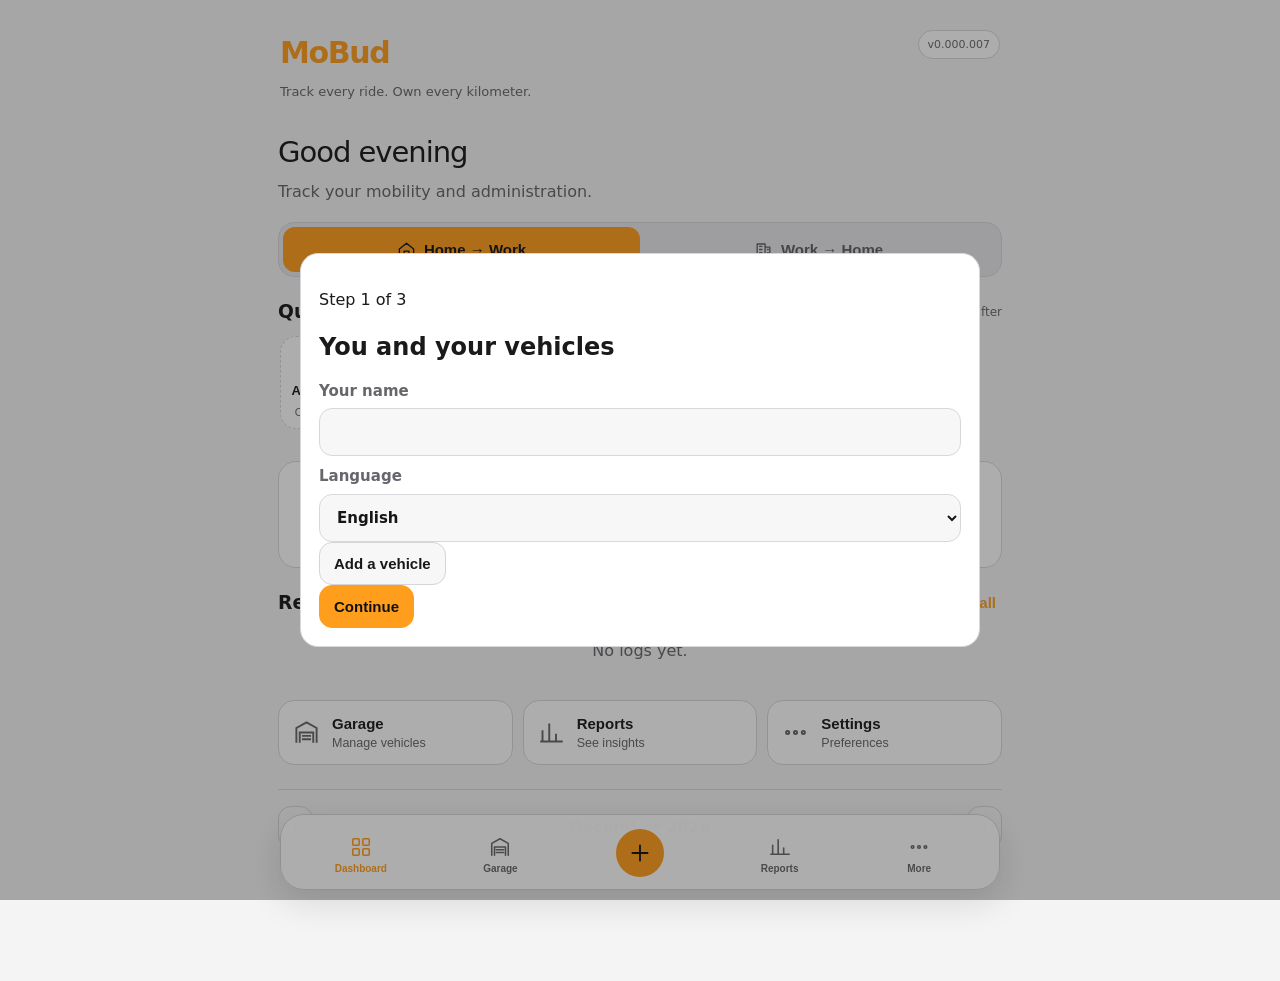
==== commit 793dc5a3: "Production ready app - ready for beta testing" ====
--- a/index.html
+++ b/index.html
@@ -1,149 +1,75 @@
 <!doctype html>
-<html lang="nl">
+<html lang="en">
 <head>
-  <meta charset="utf-8" />
-  <meta name="viewport" content="width=device-width, initial-scale=1, viewport-fit=cover" />
-  <meta name="theme-color" content="#101418" />
-  <title>Vialego</title>
-  <link rel="manifest" href="manifest.json" />
-  <link rel="apple-touch-icon" href="icon-192.png" />
-  <link rel="stylesheet" href="styles.css" />
+<meta charset="utf-8"><meta name="viewport" content="width=device-width,initial-scale=1,viewport-fit=cover">
+<meta name="theme-color" content="#111111"><meta name="apple-mobile-web-app-capable" content="yes"><meta name="apple-mobile-web-app-status-bar-style" content="black-translucent">
+<title>MoBud · v0.000.007</title><link rel="manifest" href="./manifest.json"><link rel="stylesheet" href="./styles.css">
+<script src="https://accounts.google.com/gsi/client" async defer></script>
 </head>
 <body>
-  <div id="app">
-    <header class="topbar">
-      <div>
-        <p class="eyebrow" id="todayLabel">Vandaag</p>
-        <h1>Vialego</h1>
-      </div>
-      <button class="ghost" id="setupBtn" aria-label="Instellingen">⚙︎</button>
-    </header>
+<div id="installBanner" class="install-banner hidden" role="region" aria-label="Install MoBud">
+  <div class="install-banner__text">Installeer eenvoudig als app</div>
+  <div class="install-banner__actions">
+    <button id="installLater" class="install-banner__later" type="button">Later</button>
+    <button id="installNow" class="install-banner__install" type="button">Installeren</button>
+  </div>
+</div>
+<svg class="svg-sprite" aria-hidden="true" focusable="false"><defs>
+<symbol id="i-home" viewBox="0 0 24 24"><path d="M3 11.5 12 4l9 7.5v8a1.5 1.5 0 0 1-1.5 1.5h-15A1.5 1.5 0 0 1 3 19.5z"/><path d="M9 21v-7h6v7"/></symbol>
+<symbol id="i-building" viewBox="0 0 24 24"><path d="M4 21V5h10v16M14 9h6v12M7 8h3M7 12h3M7 16h3M17 12h1M17 16h1M2 21h20"/></symbol>
+<symbol id="i-bike" viewBox="0 0 24 24"><circle cx="5.5" cy="17.5" r="3.5"/><circle cx="18.5" cy="17.5" r="3.5"/><path d="m5.5 17.5 4-8h4l5 8M8 13h7M9.5 9.5 8 7h3M13.5 9.5l2-2"/></symbol>
+<symbol id="i-ebike" viewBox="0 0 24 24"><circle cx="5.5" cy="17.5" r="3.5"/><circle cx="18.5" cy="17.5" r="3.5"/><path d="m5.5 17.5 4-8h4l5 8M8 13h7"/><path d="m13 3-3 5h3l-2 4 5-6h-3z"/></symbol>
+<symbol id="i-car" viewBox="0 0 24 24"><path d="m4 16 1.5-6h13L20 16v4H4zM7 10l2-4h6l2 4M7 16h.01M17 16h.01"/><path d="M5 20v1M19 20v1"/></symbol>
+<symbol id="i-motorcycle" viewBox="0 0 24 24"><circle cx="5" cy="17" r="3"/><circle cx="19" cy="17" r="3"/><path d="M8 17h4l3-6h3M10 17l-2-7h5l3 7M6 8h4"/></symbol>
+<symbol id="i-train" viewBox="0 0 24 24"><rect x="5" y="3" width="14" height="15" rx="3"/><path d="M8 7h8M8 12h.01M16 12h.01M8 21l2-3M16 18l2 3M7 21h10"/></symbol>
+<symbol id="i-walk" viewBox="0 0 24 24"><circle cx="13" cy="4" r="2"/><path d="m11 9 3 2 2 4M11 9l-2 5-3 3M14 11l-2 5-1 5M16 15l3 4"/></symbol>
+<symbol id="i-grid" viewBox="0 0 24 24"><rect x="3" y="3" width="7" height="7" rx="1"/><rect x="14" y="3" width="7" height="7" rx="1"/><rect x="3" y="14" width="7" height="7" rx="1"/><rect x="14" y="14" width="7" height="7" rx="1"/></symbol>
+<symbol id="i-garage" viewBox="0 0 24 24"><path d="M3 21V8l9-5 9 5v13M6 21v-9h12v9M8 15h8M8 18h8"/></symbol>
+<symbol id="i-chart" viewBox="0 0 24 24"><path d="M4 20V10M10 20V4M16 20v-7M22 20H2"/></symbol>
+<symbol id="i-more" viewBox="0 0 24 24"><circle cx="5" cy="12" r="1.4"/><circle cx="12" cy="12" r="1.4"/><circle cx="19" cy="12" r="1.4"/></symbol>
+<symbol id="i-plus" viewBox="0 0 24 24"><path d="M12 5v14M5 12h14"/></symbol>
+<symbol id="i-clock" viewBox="0 0 24 24"><circle cx="12" cy="12" r="9"/><path d="M12 7v5l3 2"/></symbol>
+<symbol id="i-road" viewBox="0 0 24 24"><path d="M8 21 10 3M16 21 14 3M12 19v-3M12 12V9M12 5V3"/></symbol>
+<symbol id="i-receipt" viewBox="0 0 24 24"><path d="M6 3h12v18l-3-2-3 2-3-2-3 2zM9 8h6M9 12h6M9 16h4"/></symbol>
+<symbol id="i-plane" viewBox="0 0 24 24"><path d="M2 16l20-8-7 7v5l-3 1-2-5-4 2z"/></symbol><symbol id="i-helicopter" viewBox="0 0 24 24"><path d="M4 14h13l3-3M7 14l2-5h6l3 5M3 18h15M12 9V5M7 5h10"/></symbol></defs></svg>
 
-    <main>
-      <section id="setupPanel" class="panel hidden">
-        <h2>Setup</h2>
-        <p class="meta">Eerste configuratie. Alles blijft lokaal op dit toestel.</p>
-        <div class="donation-card">
-          <strong>Freeware</strong>
-          <p>Vialego is gratis. Wil je de ontwikkelaar steunen? Dan kan dat later via PayPal / Buy me a coffee.</p>
-          <a class="button secondary" href="https://www.paypal.com/paypalme/" target="_blank" rel="noreferrer">☕ Doneer</a>
-        </div>
-        <form id="settingsForm" class="grid-form">
-          <label>Naam<input id="userName" placeholder="Sam" /></label>
-          <label>Taal
-            <select id="language">
-              <option value="nl">Nederlands</option><option value="en">English</option><option value="fr">Français</option><option value="de">Deutsch</option><option value="es">Español</option><option value="it">Italiano</option><option value="pl">Polski</option><option value="sv">Svenska</option><option value="no">Norsk</option><option value="ch">Swiss</option>
-            </select>
-          </label>
-          <label>Afstand
-            <select id="distanceUnit"><option value="km">Kilometer</option><option value="mi">Miles</option></select>
-          </label>
-          <label>Valuta
-            <select id="currency"><option value="EUR">Euro (€)</option><option value="GBP">British pound (£)</option><option value="SEK">Swedish krona (SEK)</option><option value="NOK">Norwegian krone (NOK)</option></select>
-          </label>
-          <label>Thuis 1<input id="home1" placeholder="Thuis" /></label>
-          <label>Thuis 2<input id="home2" placeholder="Partner / tweede adres" /></label>
-          <label>Thuis 3<input id="home3" placeholder="Optioneel" /></label>
-          <label>Werkadres<input id="workAddress" placeholder="Werk" /></label>
-          <button class="button" type="submit">Setup opslaan</button>
-        </form>
-      </section>
+<div id="updateBanner" class="update-banner hidden"><strong>New MoBud version available</strong><button id="applyUpdate" class="primary small">Update now</button></div>
+<div id="app" class="app-shell">
+<header class="topbar"><div><p class="brand">MoBud</p><p class="tagline">Track every ride. Own every kilometer.</p></div><div class="top-actions"><span class="version-pill">v0.000.007</span></div></header>
+<main>
+<section id="screen-dashboard" class="screen active">
+<div class="dashboard-intro"><p id="greeting" class="dashboard-greeting">Good morning</p><p class="muted">Track your mobility and administration.</p></div>
+<div class="commute-panel" data-tutorial="commute-panel"><div class="segmented commute-segment"><button id="dirHomeWork" class="active" data-tutorial="direction-toggle"><svg><use href="#i-home"/></svg><span>Home → Work</span></button><button id="dirWorkHome"><svg><use href="#i-building"/></svg><span>Work → Home</span></button></div></div>
+<section class="dashboard-section"><div class="section-head"><h3>Quick commute</h3><span class="muted microcopy">Tap once, adjust after</span></div><div id="quickVehicles" class="quick-vehicle-row" data-tutorial="quick-log"></div></section>
+<section class="stats-strip"><div class="stat"><svg><use href="#i-road"/></svg><strong id="statKm">0</strong><span>This month</span></div><div class="stat"><svg><use href="#i-clock"/></svg><strong id="statTrips">0</strong><span>Trips</span></div><div class="stat"><svg><use href="#i-receipt"/></svg><strong id="statCost">€0</strong><span>Costs</span></div><div class="stat"><svg><use href="#i-receipt"/></svg><strong id="statReceipts">0</strong><span>Receipts</span></div></section>
+<section class="recent-section"><div class="section-head"><h3>Recent rides</h3><button id="viewAllLogs" class="text-link" data-tutorial="open-calendar">View all</button></div><div id="recentList" class="recent-list empty-state">No logs yet.</div></section>
+<div class="dashboard-links"><button class="dashboard-link" data-jump="garage"><svg><use href="#i-garage"/></svg><span><strong>Garage</strong><small>Manage vehicles</small></span></button><button class="dashboard-link" data-jump="stats"><svg><use href="#i-chart"/></svg><span><strong>Reports</strong><small>See insights</small></span></button><button class="dashboard-link" data-jump="settings"><svg><use href="#i-more"/></svg><span><strong>Settings</strong><small>Preferences</small></span></button></div>
+<div class="month-switch compact-month"><button id="prevMonth" class="ghost">‹</button><strong id="currentMonthLabel"></strong><button id="nextMonth" class="ghost">›</button></div>
+</section>
 
-      <section class="hero-card">
-        <div>
-          <p class="eyebrow">Goed bezig</p>
-          <h2 id="streakText">0 dagen gelogd</h2>
-          <p id="encourageText">Log vandaag om je transportdossier te starten.</p>
-        </div>
-        <div class="hero-number" id="monthKm">0 km</div>
-      </section>
+<section id="screen-log" class="screen"><div class="tabs card slim"><button class="tab active" data-tab="trip">Trip</button><button class="tab" data-tab="expense">Cost / receipt</button></div>
+<form id="tripForm" data-tutorial="trip-form" class="card form active-form"><h2 id="tripFormTitle">Log trip</h2><input type="hidden" id="tripEditId"><label>Date<input type="date" id="tripDate" required></label><label>Vehicle<select id="tripVehicle"></select></label><div class="swap-row"><label>From<select id="tripFrom"></select></label><button type="button" id="swapTrip" class="ghost swap">⇄</button><label>To<select id="tripTo"></select></label></div><label id="tripFromOtherWrap" class="hidden">Other origin<input id="tripFromOther"></label><label id="tripToOtherWrap" class="hidden">Other destination<input id="tripToOther"></label><div class="two-col"><label>Distance<input type="number" min="0" step="0.1" id="tripKm" required></label><button type="button" id="calcRoute" class="secondary route-btn">Calculate route</button></div><label>Purpose<select id="tripPurpose"><option>Commute</option><option>Professional</option><option>Private</option><option>Recreational</option></select></label><label>Note<textarea id="tripNotes" rows="3"></textarea></label><div class="file-actions"><label class="secondary file-label">Choose file<input type="file" id="tripFile" accept="image/*,.pdf"></label><label class="secondary file-label">Take photo<input type="file" id="tripCamera" accept="image/*" capture="environment"></label></div><div id="tripAttachmentInfo" class="attachment-info hidden"></div><p class="legal-note">Keep the legally valid original ticket or invoice for the required retention period. A MoBud copy does not replace the original.</p><div class="hero-actions"><button class="primary" type="submit">Save trip</button><button id="cancelTripEdit" class="ghost hidden" type="button">Cancel</button></div></form>
+<form id="expenseForm" data-tutorial="expense-form" class="card form"><h2 id="expenseFormTitle">Cost / receipt</h2><input type="hidden" id="expenseEditId"><label>Date<input type="date" id="expenseDate" required></label><label>Vehicle<select id="expenseVehicle"></select></label><label>Category<select id="expenseCategory"><option>Fuel / charging</option><option>Parking</option><option>Train</option><option>Bus / tram / metro</option><option>Maintenance</option><option>Repair</option><option>Fine</option><option>Insurance</option><option>Tax</option><option>Equipment / clothing</option><option>Purchase</option><option>Other</option></select></label><label>Amount<input type="number" min="0" step="0.01" id="expenseAmount" required></label><label>Supplier<input id="expenseSupplier"></label><label>Odometer / mileage<input type="number" min="0" step="0.1" id="expenseOdometer"></label><label>Note<textarea id="expenseNotes" rows="3"></textarea></label><div class="file-actions"><label class="secondary file-label">Choose file<input type="file" id="expenseFile" accept="image/*,.pdf"></label><label class="secondary file-label">Take photo<input type="file" id="expenseCamera" accept="image/*" capture="environment"></label></div><div id="expenseAttachmentInfo" class="attachment-info hidden"></div><p class="legal-note">Keep the legally valid original ticket or invoice for the required retention period. A MoBud copy does not replace the original.</p><div class="hero-actions"><button class="primary" type="submit">Save cost</button><button id="cancelExpenseEdit" class="ghost hidden" type="button">Cancel</button></div></form></section>
 
-      <section class="quick-panel">
-        <div class="section-head"><h2>Rit toevoegen</h2><button class="small" id="addTripBtn">+ Custom</button></div>
-        <div class="mode-grid" id="modeGrid"></div>
-      </section>
+<section id="screen-calendar" class="screen"><div class="card"><div class="section-head"><button id="calPrev" class="ghost">‹</button><h2 id="calendarTitle"></h2><button id="calNext" class="ghost">›</button></div><div class="calendar-week"><span>Mo</span><span>Tu</span><span>We</span><span>Th</span><span>Fr</span><span>Sa</span><span>Su</span></div><div id="calendarGrid" class="calendar-grid"></div></div><div class="card"><h3 id="selectedDayTitle">Selected day</h3><div id="dayLogs" class="list"></div></div></section>
 
-      <section class="panel">
-        <div class="section-head"><h2>Voertuigen/profielen</h2><button class="small" id="addVehicleBtn">+ Toevoegen</button></div>
-        <div id="vehiclesList" class="cards"></div>
-      </section>
+<section id="screen-garage" data-tutorial="garage-screen" class="screen"><div class="page-header"><div class="section-head"><div><h2>Garage</h2><p class="muted">Manage, filter and maintain your vehicles.</p></div><button id="addVehicleBtn" class="primary small">Add vehicle</button></div><div class="garage-filters"><select id="garageTypeFilter"><option value="all">All vehicle types</option><option value="bicycle">Bicycle</option><option value="ebike">Electric bicycle</option><option value="speed_pedelec">Speed pedelec</option><option value="car">Car</option><option value="van">Van</option><option value="motorcycle">Motorcycle</option><option value="scooter">Scooter / moped</option><option value="plane">Plane</option><option value="helicopter">Helicopter</option></select><select id="garagePowertrainFilter"><option value="all">All powertrains</option><option value="electric">Electric</option><option value="petrol">Petrol</option><option value="diesel">Diesel</option><option value="hybrid_petrol">Hybrid petrol</option><option value="hybrid_diesel">Hybrid diesel</option><option value="plug_in_hybrid">Plug-in hybrid</option><option value="lpg">LPG</option><option value="cng">CNG</option><option value="hydrogen">Hydrogen</option><option value="not_applicable">Not applicable</option></select></div></div><div id="garageList"></div></section>
 
-      <section class="panel">
-        <div class="section-head"><h2>Deze maand</h2><button class="small" id="reportBtn">Rapport</button></div>
-        <div class="stats-grid" id="statsGrid"></div>
-      </section>
+<section id="screen-stats" data-tutorial="stats-screen" class="screen"><div class="page-header"><h2>Stats & reports</h2><p class="muted">Local overview. Your mobility data remains on this device or in your own Google Drive.</p></div><div id="statsContent"></div><div class="card"><h3>Export</h3><p class="legal-note">Keep original supporting documents. Reports and uploaded copies are administrative aids only and do not determine tax deductibility.</p><div class="hero-actions"><button id="printReport" class="primary">Print / PDF</button><button id="exportJson" data-tutorial="backup-export" class="secondary">Export backup</button><label class="secondary file-label">Import backup<input id="importJson" type="file" accept="application/json"></label></div></div></section>
 
-      <section class="panel">
-        <h2>Voertuigmix</h2>
-        <p class="meta">Verdeling op basis van kilometers deze maand.</p>
-        <div id="vehicleMix" class="bars"></div>
-      </section>
-
-      <section class="panel">
-        <div class="section-head"><h2>Stats</h2><button class="small" id="backupBtn">Backup</button></div>
-        <div id="smartStats" class="cards"></div>
-      </section>
-
-      <section class="panel">
-        <div class="section-head"><h2>Ritten</h2><button class="small" id="clearSampleBtn">Sample wissen</button></div>
-        <div id="tripList" class="list"></div>
-      </section>
-
-      <section class="panel">
-        <div class="section-head"><h2>Kosten & bonnetjes</h2><button class="small" id="addExpenseBtn">+ Kost</button></div>
-        <div id="expenseList" class="list"></div>
-      </section>
-    </main>
-  </div>
-
-  <dialog id="vehicleDialog"><form method="dialog" id="vehicleForm" class="dialog-form">
-    <h2>Voertuig/profiel toevoegen</h2>
-    <label>Naam<input id="vehicleName" required placeholder="Privé moto" /></label>
-    <label>Type<select id="vehicleMode"></select></label>
-    <label>Gebruik<select id="vehicleUse"><option>Woon-werk</option><option>Privé</option><option>Professioneel</option><option>Gemengd</option></select></label>
-    <label>Standaard van<input id="vehicleFrom" placeholder="Thuis 1" /></label>
-    <label>Standaard naar<input id="vehicleTo" placeholder="Werk" /></label>
-    <label>Standaard afstand<input id="vehicleDistance" type="number" min="0" step="0.1" /></label>
-    <menu><button value="cancel" class="ghost">Annuleer</button><button class="button" value="default">Opslaan</button></menu>
-  </form></dialog>
-
-  <dialog id="tripDialog"><form method="dialog" id="tripForm" class="dialog-form">
-    <h2>Rit toevoegen</h2>
-    <label>Datum<input id="tripDate" type="date" required /></label>
-    <label>Voertuig/profiel<select id="tripVehicle"></select></label>
-    <label>Type vervoer<select id="tripMode"></select></label>
-    <label>Gebruik<select id="tripUse"><option>Woon-werk</option><option>Privé</option><option>Professioneel</option><option>Gemengd</option></select></label>
-    <div class="route-row">
-      <label>Van<select id="tripFromPreset"></select><input id="tripFrom" placeholder="Adres of locatie" /></label>
-      <button type="button" class="swap" id="swapRouteBtn" title="Van/naar wisselen">⇄</button>
-      <label>Naar<select id="tripToPreset"></select><input id="tripTo" placeholder="Adres of locatie" /></label>
-    </div>
-    <label>Afstand<input id="tripDistance" type="number" min="0" step="0.1" required /></label>
-    <label>Notitie<textarea id="tripNote"></textarea></label>
-    <menu><button value="cancel" class="ghost">Annuleer</button><button class="button" value="default">Rit opslaan</button></menu>
-  </form></dialog>
-
-  <dialog id="expenseDialog"><form method="dialog" id="expenseForm" class="dialog-form">
-    <h2>Kost toevoegen</h2>
-    <label>Datum<input id="expenseDate" type="date" required /></label>
-    <label>Voertuig/profiel<select id="expenseVehicle"></select></label>
-    <label>Categorie<select id="expenseCategory"></select></label>
-    <label>Gebruik<select id="expenseUse"><option>Woon-werk</option><option>Privé</option><option>Professioneel</option><option>Gemengd</option></select></label>
-    <label>Bedrag<input id="expenseAmount" type="number" min="0" step="0.01" required /></label>
-    <label>Bonnetje/foto<input id="expenseReceipt" type="file" accept="image/*" /></label>
-    <label>Notitie<textarea id="expenseNote"></textarea></label>
-    <menu><button value="cancel" class="ghost">Annuleer</button><button class="button" value="default">Kost opslaan</button></menu>
-  </form></dialog>
-
-  <dialog id="reportDialog" class="report-dialog"><div class="dialog-form">
-    <h2>Maandrapport</h2>
-    <label>Maand<input id="reportMonth" type="month" /></label>
-    <div class="button-row"><button class="button" id="printReportBtn">Print / lokaal PDF opslaan</button><button class="button secondary" id="mailReportBtn">Mail samenvatting</button></div>
-    <p class="meta">Tip: bonnetjes staan in de print/PDF-preview. Mailto kan geen bijlagen automatisch meesturen zonder mailserver.</p>
-    <div id="reportPreview" class="report-preview"></div>
-    <button class="ghost full" id="closeReportBtn">Sluiten</button>
-  </div></dialog>
-
-  <script src="app.js"></script>
-</body>
-</html>
+<section id="screen-settings" data-tutorial="settings-screen" class="screen"><div class="page-header"><h2>Setup</h2><p class="muted">Preferences are saved automatically.</p><span id="autosaveStatus" class="autosave-status">Saved</span></div><div class="card"><label>Name<input id="settingName"></label><label>Language<select id="settingLanguage"><option value="en">English</option><option value="nl">Nederlands</option><option value="fr">Français</option><option value="de">Deutsch</option><option value="de-CH">Deutsch (Schweiz)</option><option value="it">Italiano</option><option value="es">Español</option><option value="pt">Português</option><option value="da">Dansk</option><option value="sv">Svenska</option><option value="no">Norsk</option><option value="pl">Polski</option></select></label><label>Country<select id="settingCountry"><option value="BE">Belgium</option><option value="NL">Netherlands</option><option value="FR">France</option><option value="DE">Germany</option><option value="CH">Switzerland</option><option value="IT">Italy</option><option value="ES">Spain</option><option value="PT">Portugal</option><option value="DK">Denmark</option><option value="SE">Sweden</option><option value="NO">Norway</option><option value="PL">Poland</option></select></label><label>Currency<select id="settingCurrency"><option value="€">Euro (€)</option><option value="£">Pound (£)</option><option value="kr">Krona (kr)</option></select></label><label>Distance unit<select id="settingUnit"><option value="km">Kilometres</option><option value="mi">Miles</option></select></label><label>Appearance<select id="settingTheme"><option value="system">Follow system</option><option value="dark">Always dark</option><option value="light">Always light</option></select></label></div>
+<div class="card"><h3>Addresses</h3><div id="addressFields"></div></div>
+<div class="card"><h3>Storage & Google Drive</h3><p id="storageStatus" class="muted"></p><div class="hero-actions"><button id="linkDrive" class="secondary">Link Google Drive</button><button id="syncDrive" class="secondary hidden">Sync now</button><button id="disconnectDrive" class="ghost hidden">Disconnect</button></div><p class="legal-note">Google Drive is optional. MoBud remains local-first. Your backup stays in your Google account. You manage storage accumulation and retention.</p></div>
+<div class="card"><h3>Backup, reports & notifications</h3><label>Commute reminder<select id="commuteReminderMode"><option value="never">Never</option><option value="daily">Every day</option><option value="weekly">Once a week</option></select></label><div id="dailyReminderFields" class="two-col"><label>Daily time<input type="time" id="dailyReminderTime" value="19:00"></label><label>Weekly day<select id="weeklyReminderDay"><option value="0">Sunday</option><option value="1">Monday</option><option value="2">Tuesday</option><option value="3">Wednesday</option><option value="4">Thursday</option><option value="5">Friday</option><option value="6" selected>Saturday</option></select></label></div><label>Weekly time<input type="time" id="weeklyReminderTime" value="10:00"></label><p class="legal-note">Reminders are checked when MoBud is open. Reliable closed-app delivery will be added with push notifications.</p><label>Backup reminder<select id="backupFrequency"><option value="never">Never</option><option value="weekly">Weekly</option><option value="monthly">Monthly</option><option value="yearly">Yearly</option></select></label><label>Report reminder<select id="reportFrequency"><option value="never">Never</option><option value="monthly">Monthly</option><option value="yearly">Yearly</option></select></label><label class="check"><input type="checkbox" id="notifyUpdates"> MoBud updates and announcements</label><button id="checkUpdate" class="secondary">Check update</button></div>
+<div class="card"><h3>Mobility providers</h3><p class="muted">Official national and regional operators for your selected country.</p><div id="mobilityProviderList" class="provider-list"></div></div><div class="card"><h3>Help & FAQ</h3><button id="replayTutorial" class="secondary">Replay tutorial</button><div id="faqList" class="faq-list"></div></div>
+<div class="card"><h3>Feedback</h3><a class="secondary link-btn" href="mailto:studiosampersand@gmail.com?subject=MoBud%20idea">Send an idea</a><button id="requestBtn" class="secondary">Send request</button><button id="bugBtn" class="secondary">Report bug</button></div>
+<div class="card support-card"><h3>A Studio Sampersand project</h3><p class="muted">No subscription, no adverts and no hidden revenue model — simply freeware to make your mobility administration easier. Want to support frequent updates? Buying me a coffee is entirely optional.</p><a class="secondary link-btn" href="https://buymeacoffee.com/studiosampersand" target="_blank" rel="noopener noreferrer">Buy me a coffee</a></div></section>
+</main>
+<nav class="bottom-nav"><button class="nav active" data-screen="dashboard"><svg><use href="#i-grid"/></svg><span>Dashboard</span></button><button class="nav" data-screen="garage" data-tutorial="nav-garage"><svg><use href="#i-garage"/></svg><span>Garage</span></button><button class="nav nav-add" data-screen="log" data-tutorial="nav-log"><svg><use href="#i-plus"/></svg><span>Log</span></button><button class="nav" data-screen="stats" data-tutorial="nav-stats"><svg><use href="#i-chart"/></svg><span>Reports</span></button><button class="nav" data-screen="settings" data-tutorial="nav-settings"><svg><use href="#i-more"/></svg><span>More</span></button></nav>
+</div>
+<div id="onboarding" class="modal hidden"><div class="modal-card"><div id="onboardingStep1" class="onboard-step"><p class="eyebrow">Step 1 of 3</p><h2>You and your vehicles</h2><label>Your name<input id="onboardName"></label><label>Language<select id="onboardLanguage"><option value="en">English</option><option value="nl">Nederlands</option><option value="fr">Français</option><option value="de">Deutsch</option><option value="de-CH">Deutsch (Schweiz)</option><option value="it">Italiano</option><option value="es">Español</option><option value="pt">Português</option><option value="da">Dansk</option><option value="sv">Svenska</option><option value="no">Norsk</option><option value="pl">Polski</option></select></label><div id="onboardVehicles"></div><button id="onboardAddVehicle" class="secondary">Add a vehicle</button><div class="modal-actions"><button id="onboardNext1" class="primary">Continue</button></div></div><div id="onboardingStep2" class="onboard-step hidden"><p class="eyebrow">Step 2 of 3</p><h2>Choose where your data lives</h2><p>MoBud is free, ad-free and does not store your trips, costs, addresses or files on MoBud servers.</p><label class="choice"><input type="radio" name="storageChoice" value="local" checked><strong>Keep everything local</strong><span>Only this device. Losing it or clearing browser data can erase your records.</span></label><label class="choice"><input type="radio" name="storageChoice" value="drive"><strong>Use Google Drive</strong><span>Back up to your own Drive and access the same backup on other devices. You manage Drive storage accumulation.</span></label><div class="modal-actions"><button id="onboardBack2" class="ghost">Back</button><button id="onboardNext2" class="primary">Continue</button></div></div><div id="onboardingStep3" class="onboard-step hidden"><p class="eyebrow">Step 3 of 3</p><h2>Reminders</h2><label>Commute reminder<select id="onboardCommuteReminder"><option value="never">No commute reminder</option><option value="daily">Every day at 19:00</option><option value="weekly">Saturday at 10:00</option></select></label><label>Backup reminder<select id="onboardBackup"><option value="never">No reminders</option><option value="weekly">Weekly</option><option value="monthly">Monthly</option><option value="yearly">Yearly</option></select></label><label>Report reminder<select id="onboardReport"><option value="never">No reminders</option><option value="monthly">Monthly</option><option value="yearly">Yearly</option></select></label><label class="check"><input type="checkbox" id="onboardNotify"> MoBud updates and announcements</label><div class="modal-actions"><button id="onboardBack3" class="ghost">Back</button><button id="finishOnboarding" class="primary">Enter MoBud</button></div></div></div></div>
+<div id="vehicleModal" class="modal hidden"><form id="vehicleForm" class="modal-card"><h2 id="vehicleFormTitle">Add vehicle</h2><input type="hidden" id="vehicleId"><div class="two-col"><label>Type<select id="vehicleType"><option value="bicycle">Bicycle</option><option value="ebike">Electric bicycle</option><option value="speed_pedelec">Speed pedelec</option><option value="car">Car</option><option value="van">Van</option><option value="motorcycle">Motorcycle</option><option value="scooter">Scooter / moped</option><option value="plane">Plane</option><option value="helicopter">Helicopter</option><option value="other">Other vehicle</option></select></label><label>Powertrain / fuel<select id="vehiclePowertrain"><option value="not_applicable">Not applicable</option><option value="electric">Electric</option><option value="petrol">Petrol</option><option value="diesel">Diesel</option><option value="hybrid_petrol">Hybrid petrol</option><option value="hybrid_diesel">Hybrid diesel</option><option value="plug_in_hybrid">Plug-in hybrid</option><option value="lpg">LPG</option><option value="cng">CNG</option><option value="hydrogen">Hydrogen</option><option value="other">Other</option></select></label></div><label>Display name<input id="vehicleName" required placeholder="Lease bicycle work"></label><div class="two-col"><label>Brand<input id="vehicleBrand"></label><label>Model<input id="vehicleModel"></label></div><label class="check"><input type="checkbox" id="vehicleDefault"> Default vehicle of this type</label><details><summary>Optional details</summary><label>Bought from<input id="vehicleBoughtFrom"></label><label>Seller website<input type="url" id="vehicleSellerUrl"></label><button type="button" class="ghost small metadata-button" data-fetch-partner="seller" data-url-input="vehicleSellerUrl">Retrieve public contact details</button><label>Seller phone<input id="vehicleSellerPhone"></label><label>Seller address<input id="vehicleSellerAddress"></label><label>Lease partner<input id="vehicleLeasePartner"></label><label>Lease partner website<input type="url" id="vehicleLeaseUrl"></label><button type="button" class="ghost small metadata-button" data-fetch-partner="lease" data-url-input="vehicleLeaseUrl">Retrieve public contact details</button><label>Lease phone<input id="vehicleLeasePhone"></label><label>Lease address<input id="vehicleLeaseAddress"></label><div class="two-col"><label>Lease start<input type="date" id="vehicleLeaseStart"></label><label>Lease end<input type="date" id="vehicleLeaseEnd"></label></div><label>Maintenance provider<input id="vehicleMaintenanceProvider"></label><label>Maintenance website<input type="url" id="vehicleMaintenanceUrl"></label><button type="button" class="ghost small metadata-button" data-fetch-partner="maintenance" data-url-input="vehicleMaintenanceUrl">Retrieve public contact details</button><label>Maintenance contact<input id="vehicleMaintenanceContact"></label><label>Maintenance address<input id="vehicleMaintenanceAddress"></label><label>Insurance provider<input id="vehicleInsurance"></label><label>Insurance website<input type="url" id="vehicleInsuranceUrl"></label><button type="button" class="ghost small metadata-button" data-fetch-partner="insurance" data-url-input="vehicleInsuranceUrl">Retrieve public contact details</button><label>Insurance phone<input id="vehicleInsurancePhone"></label><label>Insurance address<input id="vehicleInsuranceAddress"></label><div class="two-col"><label>Maintenance every months<input type="number" min="0" id="vehicleMaintenanceMonths"></label><label>Maintenance every km<input type="number" min="0" id="vehicleMaintenanceKm"></label></div></details><div class="modal-actions"><button id="cancelVehicle" type="button" class="ghost">Cancel</button><button class="primary" type="submit">Save vehicle</button></div></form></div>
+<div id="tutorial" class="tutorial hidden"><div id="tutorialSpot" class="tutorial-spot"></div><div class="tutorial-card"><p id="tutorialCount" class="eyebrow"></p><h3 id="tutorialTitle"></h3><p id="tutorialText"></p><div class="modal-actions"><button id="tutorialSkip" class="ghost">Skip</button><button id="tutorialNext" class="primary">Next</button></div></div></div>
+<div id="feedbackModal" class="modal hidden"><form id="feedbackForm" class="modal-card"><h2 id="feedbackTitle">Report</h2><input type="hidden" id="feedbackType"><label>Title<input id="feedbackSubject" required></label><label>Description<textarea id="feedbackDescription" rows="5" required></textarea></label><label>Severity<select id="feedbackSeverity"><option>Cosmetic</option><option>Annoying</option><option>Feature unusable</option><option>Data-loss risk</option><option>App unusable</option></select></label><label>Email (optional)<input type="email" id="feedbackEmail"></label><label class="check"><input type="checkbox" id="feedbackContact"> You may contact me</label><p class="legal-note">Do not include addresses, receipts, vehicle identifiers or other private data.</p><div class="modal-actions"><button type="button" id="cancelFeedback" class="ghost">Cancel</button><button class="primary" type="submit">Send</button></div></form></div>
+<div id="toast" class="toast hidden"></div><script src="config.js"></script><script src="i18n.js"></script><script src="app.js"></script>
+</body></html>
--- a/styles.css
+++ b/styles.css
@@ -1 +1,129 @@
-:root{--bg:#0b0f13;--panel:#131922;--panel2:#18212d;--text:#f5f7fb;--muted:#9aa7b5;--line:#273445;--accent:#f2a33a;--accent2:#5bd6a1;--danger:#ff6b6b;--shadow:0 18px 50px rgba(0,0,0,.28);font-family:Inter,ui-sans-serif,system-ui,-apple-system,BlinkMacSystemFont,"Segoe UI",sans-serif}*{box-sizing:border-box}body{margin:0;background:radial-gradient(circle at top left,#182536,#0b0f13 48%);color:var(--text);min-height:100vh}button,input,select,textarea{font:inherit}main{width:min(980px,100%);margin:0 auto;padding:16px 16px 96px}.topbar{position:sticky;top:0;z-index:5;display:flex;justify-content:space-between;align-items:center;padding:18px 16px;background:linear-gradient(180deg,rgba(11,15,19,.98),rgba(11,15,19,.78));backdrop-filter:blur(16px);border-bottom:1px solid rgba(255,255,255,.06)}h1,h2,h3,p{margin:0}h1{font-size:26px}.eyebrow{color:var(--accent);text-transform:uppercase;font-size:12px;letter-spacing:.12em;font-weight:800;margin-bottom:4px}.hero-card,.panel,.quick-panel{background:linear-gradient(145deg,rgba(24,33,45,.96),rgba(16,22,30,.96));border:1px solid rgba(255,255,255,.08);border-radius:26px;padding:18px;margin:16px 0;box-shadow:var(--shadow)}.hero-card{display:flex;justify-content:space-between;gap:16px;align-items:center}.hero-number{font-size:34px;font-weight:900;color:var(--accent2)}.section-head{display:flex;justify-content:space-between;align-items:center;gap:12px;margin-bottom:14px}.mode-grid{display:grid;grid-template-columns:repeat(2,1fr);gap:10px}.mode-btn,.button,.small,.ghost,.swap{border:0;border-radius:16px;padding:14px 16px;color:var(--text);cursor:pointer}.mode-btn{background:var(--panel2);border:1px solid var(--line);text-align:left;min-height:74px;transition:.18s transform,.18s border-color}.mode-btn:hover{transform:translateY(-1px);border-color:rgba(242,163,58,.5)}.mode-btn strong{display:block;font-size:17px}.button{background:linear-gradient(135deg,var(--accent),#ffca75);color:#16110a;font-weight:900}.button.secondary{background:var(--panel2);color:var(--text);border:1px solid var(--line);text-decoration:none;display:inline-flex}.small{background:var(--panel2);border:1px solid var(--line);font-weight:800;padding:9px 12px}.ghost{background:transparent;border:1px solid var(--line)}.swap{align-self:end;background:var(--panel2);border:1px solid var(--line);font-size:22px;padding:12px 14px}.cards,.list{display:grid;gap:10px}.card,.row{background:rgba(255,255,255,.04);border:1px solid rgba(255,255,255,.08);border-radius:18px;padding:14px}.row{display:flex;justify-content:space-between;gap:12px;align-items:center}.row-actions{display:flex;gap:8px;flex-wrap:wrap}.danger{color:var(--danger);border-color:rgba(255,107,107,.4)}.meta{color:var(--muted);font-size:13px;margin-top:4px}.stats-grid{display:grid;grid-template-columns:repeat(2,1fr);gap:10px}.stat{background:rgba(255,255,255,.04);border:1px solid rgba(255,255,255,.07);border-radius:18px;padding:14px}.stat strong{display:block;font-size:24px}.hidden{display:none}.donation-card{background:linear-gradient(135deg,rgba(242,163,58,.16),rgba(91,214,161,.11));border:1px solid rgba(242,163,58,.25);border-radius:20px;padding:16px;margin:12px 0}.grid-form,.dialog-form{display:grid;gap:12px}label{display:grid;gap:6px;color:var(--muted);font-size:13px}input,select,textarea{width:100%;background:#0d1218;color:var(--text);border:1px solid var(--line);border-radius:14px;padding:13px}textarea{min-height:74px}dialog{width:min(660px,calc(100% - 24px));background:var(--panel);color:var(--text);border:1px solid var(--line);border-radius:26px;padding:18px;box-shadow:var(--shadow)}dialog::backdrop{background:rgba(0,0,0,.65);backdrop-filter:blur(6px)}menu{display:flex;justify-content:flex-end;gap:10px;padding:0;margin:8px 0 0}.split{display:grid;grid-template-columns:1fr 1fr;gap:10px}.route-row{display:grid;grid-template-columns:1fr auto 1fr;gap:10px;align-items:end}.button-row{display:flex;gap:10px;flex-wrap:wrap}.full{width:100%}.receipt{width:70px;height:70px;border-radius:12px;object-fit:cover}.report-preview{background:#fff;color:#111;border-radius:16px;padding:16px;max-height:60vh;overflow:auto}.report-preview h1,.report-preview h2,.report-preview h3{color:#111}.report-preview table{width:100%;border-collapse:collapse;margin:12px 0}.report-preview th,.report-preview td{border-bottom:1px solid #ddd;text-align:left;padding:8px;font-size:12px;vertical-align:top}.report-preview img{max-width:140px;max-height:140px;border-radius:8px}.tag{display:inline-block;border:1px solid var(--line);border-radius:99px;padding:4px 8px;color:var(--muted);font-size:12px;margin-top:8px}.bars{display:grid;gap:10px;margin-top:14px}.bar-row{display:grid;grid-template-columns:92px 1fr 48px;gap:10px;align-items:center}.bar-track{height:12px;background:#0d1218;border:1px solid var(--line);border-radius:999px;overflow:hidden}.bar-fill{height:100%;background:linear-gradient(90deg,var(--accent),var(--accent2));border-radius:999px}.empty{color:var(--muted);text-align:center;padding:18px;border:1px dashed var(--line);border-radius:18px}@media(max-width:560px){.route-row{grid-template-columns:1fr}.swap{width:100%}.hero-card{align-items:flex-start;flex-direction:column}.hero-number{font-size:28px}.row{align-items:flex-start;flex-direction:column}.row-actions{width:100%}.row-actions button{flex:1}.split{grid-template-columns:1fr}}@media(min-width:720px){.mode-grid{grid-template-columns:repeat(5,1fr)}.stats-grid{grid-template-columns:repeat(4,1fr)}.grid-form{grid-template-columns:repeat(2,1fr)}.grid-form button{grid-column:1/-1}}@media print{body{background:#fff;color:#111}.topbar,main,dialog .button-row,dialog .ghost,dialog h2,dialog label,dialog .meta{display:none!important}dialog{display:block!important;position:static!important;width:100%!important;border:0!important;padding:0!important;background:#fff!important;color:#111!important}.report-preview{max-height:none;overflow:visible;border-radius:0;padding:0}.report-preview table{page-break-inside:auto}.report-preview tr{page-break-inside:avoid}}
+:root{--bg:#0f0f10;--surface:#171718;--surface-2:#1e1e20;--surface-3:#272729;--text:#f4f4f4;--muted:#9b9b9f;--line:#343437;--accent:#ff9d1c;--accent-strong:#ff8500;--accent-soft:rgba(255,157,28,.13);--good:#48c78e;--bad:#ff616a;--radius:18px;--shadow:0 18px 50px rgba(0,0,0,.28);font-family:Inter,ui-sans-serif,system-ui,-apple-system,BlinkMacSystemFont,"Segoe UI",sans-serif}*{box-sizing:border-box}html{background:var(--bg);color-scheme:dark}body{margin:0;background:var(--bg);color:var(--text);min-height:100vh}.svg-sprite{position:absolute;width:0;height:0;overflow:hidden}.app-shell{max-width:760px;margin:0 auto;padding:22px 18px 116px}.topbar{display:flex;align-items:flex-start;justify-content:space-between;gap:16px;padding:8px 2px 28px}.brand{margin:0;color:var(--accent);font-weight:900;font-size:30px;letter-spacing:-.045em}.tagline{margin:5px 0 0;color:var(--muted);font-size:13px}.top-actions{display:flex;align-items:center;gap:8px}.version-pill{color:var(--muted);font-size:11px;border:1px solid var(--line);padding:7px 9px;border-radius:999px}.icon-button{width:40px;height:40px;border:1px solid var(--line);border-radius:50%;background:var(--surface);color:var(--text)}.screen{display:none}.screen.active{display:block}.dashboard-intro{margin-bottom:18px}.dashboard-greeting{margin:0;font-size:29px;font-weight:520;letter-spacing:-.035em}.dashboard-intro .muted{margin:5px 0 0}.commute-panel{margin-bottom:24px}.segmented{display:grid;grid-template-columns:1fr 1fr;background:#121213;border:1px solid var(--line);padding:4px;border-radius:16px}.segmented button{display:flex;align-items:center;justify-content:center;gap:8px;border:0;background:transparent;color:var(--muted);padding:13px 12px;border-radius:12px;font-weight:800}.segmented button svg{width:19px;height:19px;fill:none;stroke:currentColor;stroke-width:1.7;stroke-linecap:round;stroke-linejoin:round}.segmented button.active{background:var(--accent);color:#141414}.dashboard-section,.recent-section{margin:0 0 24px}.section-head{display:flex;align-items:center;justify-content:space-between;gap:14px;margin-bottom:12px}.section-head h2,.section-head h3{margin:0}.microcopy{font-size:12px}.quick-vehicle-row{display:grid;grid-template-columns:repeat(6,minmax(72px,1fr));gap:10px;overflow-x:auto;padding-bottom:4px}.quick-tile{min-width:72px;min-height:84px;border:1px solid var(--line);border-radius:16px;background:var(--surface);color:var(--text);display:flex;flex-direction:column;align-items:center;justify-content:center;gap:8px;padding:10px}.quick-tile svg{width:28px;height:28px;fill:none;stroke:currentColor;stroke-width:1.6;stroke-linecap:round;stroke-linejoin:round}.quick-tile span{font-size:12px;font-weight:750}.quick-tile small{display:none}.quick-tile:first-child,.quick-tile:hover{border-color:var(--accent);color:var(--accent)}.stats-strip{display:grid;grid-template-columns:repeat(4,1fr);border:1px solid var(--line);background:var(--surface);border-radius:var(--radius);margin-bottom:24px;overflow:hidden}.stats-strip .stat{padding:17px 10px;text-align:center;border-right:1px solid var(--line)}.stats-strip .stat:last-child{border-right:0}.stats-strip svg{width:23px;height:23px;fill:none;stroke:var(--accent);stroke-width:1.7;margin-bottom:5px}.stats-strip strong{display:block;font-size:20px}.stats-strip span{display:block;color:var(--muted);font-size:10px;margin-top:4px}.text-link{border:0;background:none;color:var(--accent);font-weight:800}.recent-list{border:1px solid var(--line);border-radius:var(--radius);overflow:hidden;background:var(--surface)}.recent-list.list{display:block}.log-row{display:grid;grid-template-columns:auto 1fr auto;align-items:center;gap:12px;padding:13px 14px;border-bottom:1px solid var(--line);background:transparent}.log-row:last-child{border-bottom:0}.log-icon{width:42px;height:42px;border-radius:50%;display:grid;place-items:center;background:var(--surface-3);color:var(--text)}.log-row:first-child .log-icon{background:var(--accent);color:#111}.log-icon svg{width:23px;height:23px;fill:none;stroke:currentColor;stroke-width:1.7;stroke-linecap:round;stroke-linejoin:round}.log-main strong{font-size:14px;font-weight:760}.log-main small{display:block;color:var(--muted);font-size:12px;margin-top:4px}.log-side{text-align:right}.log-side strong{display:block;font-size:13px}.log-actions{display:flex;gap:5px;margin-top:6px;justify-content:flex-end}.log-actions button{font-size:10px;padding:4px 7px}.dashboard-links{display:grid;grid-template-columns:repeat(3,1fr);gap:10px;margin:24px 0}.dashboard-link{display:flex;align-items:center;gap:12px;text-align:left;border:1px solid var(--line);background:var(--surface);color:var(--text);border-radius:16px;padding:14px}.dashboard-link svg{width:27px;height:27px;fill:none;stroke:var(--muted);stroke-width:1.7}.dashboard-link span{display:grid}.dashboard-link small{color:var(--muted);margin-top:4px}.compact-month{display:flex;align-items:center;justify-content:space-between;border-top:1px solid var(--line);padding-top:16px;color:var(--muted)}.card,.modal-card{background:var(--surface);border:1px solid var(--line);border-radius:var(--radius);padding:18px;margin:14px 0;box-shadow:none}.modal-card{width:min(680px,calc(100vw - 24px));max-height:90vh;overflow:auto}.primary,.secondary,.ghost,.danger,.file-label,.link-btn{border-radius:13px;padding:12px 14px;color:var(--text);font-weight:800;cursor:pointer;font-size:14px;text-decoration:none;display:inline-flex;align-items:center;justify-content:center}.primary{background:var(--accent);border:1px solid var(--accent);color:#111}.secondary,.file-label,.link-btn{background:var(--surface-2);border:1px solid var(--line)}.ghost{background:transparent;border:1px solid var(--line)}.danger{background:rgba(255,97,106,.1);color:#ffb2b7;border:1px solid rgba(255,97,106,.28)}.small{padding:8px 10px;font-size:12px}.hidden{display:none!important}.muted,.legal-note{color:var(--muted);line-height:1.55}.legal-note{font-size:12px}.grid{display:grid;gap:10px}.hero-actions,.modal-actions{display:flex;align-items:center;justify-content:space-between;gap:10px;flex-wrap:wrap}.tabs{display:flex;gap:8px}.tab{flex:1;border:0;border-radius:12px;background:transparent;color:var(--muted);padding:12px;font-weight:800}.tab.active{background:var(--accent);color:#111}.form{display:none}.active-form{display:grid;gap:12px}.form h2{margin:0 0 6px}label{display:grid;gap:7px;color:var(--muted);font-size:13px;font-weight:750}input,select,textarea{width:100%;border:1px solid var(--line);border-radius:13px;background:#121213;color:var(--text);padding:13px;font:inherit;outline:none}.two-col,.swap-row{display:grid;grid-template-columns:1fr 1fr;gap:10px}.swap-row{grid-template-columns:1fr auto 1fr;align-items:end}.file-actions{display:flex;gap:10px;flex-wrap:wrap}.file-label input{display:none}.attachment-info{padding:10px;border-radius:12px;background:rgba(72,199,142,.08);border:1px solid rgba(72,199,142,.25);font-size:13px}.bottom-nav{position:fixed;left:50%;bottom:12px;transform:translateX(-50%);width:min(720px,calc(100% - 24px));display:grid;grid-template-columns:repeat(5,1fr);align-items:end;background:#101011;border:1px solid var(--line);border-radius:24px;padding:8px 10px 7px;z-index:50;box-shadow:var(--shadow)}.nav{border:0;background:transparent;color:var(--muted);border-radius:14px;padding:8px 4px;font-weight:800}.nav svg{display:block;margin:0 auto 5px;width:22px;height:22px;fill:none;stroke:currentColor;stroke-width:1.7;stroke-linecap:round;stroke-linejoin:round}.nav span{display:block;font-size:10px}.nav.active{color:var(--accent)}.nav-add{width:58px;height:58px;border-radius:50%;background:var(--accent);color:#111!important;justify-self:center;margin-top:-25px;border:5px solid #101011}.nav-add svg{width:26px;height:26px;margin:0 auto}.nav-add span{display:none}.calendar-week,.calendar-grid{display:grid;grid-template-columns:repeat(7,1fr);gap:7px}.calendar-week span{text-align:center;color:var(--muted);font-size:11px;padding:6px}.cal-day{aspect-ratio:1;border:1px solid var(--line);border-radius:13px;background:#141415;color:#67676b;display:flex;flex-direction:column;align-items:center;justify-content:center;font-weight:800}.cal-day.filled{background:var(--accent);color:#111}.cal-day.selected{outline:2px solid var(--text)}.cal-day.today{box-shadow:inset 0 0 0 1px var(--accent)}.garage-card{position:relative}.vehicle-title{display:flex;align-items:center;gap:12px}.vehicle-icon{width:46px;height:46px;border-radius:50%;display:grid;place-items:center;background:var(--surface-3);color:var(--accent)}.vehicle-icon svg{width:25px;height:25px;fill:none;stroke:currentColor;stroke-width:1.7}.vehicle-meta{display:grid;grid-template-columns:repeat(2,1fr);gap:8px;margin:12px 0}.vehicle-meta div{background:#141415;padding:10px;border-radius:12px}.vehicle-meta small{display:block;color:var(--muted)}.default-badge{display:inline-block;padding:5px 8px;border-radius:999px;border:1px solid var(--accent);color:var(--accent);font-size:10px;font-weight:800}.faq-item{border-bottom:1px solid var(--line);padding:12px 0}.faq-item button{width:100%;text-align:left;background:none;border:0;color:var(--text);font-weight:800;padding:0}.faq-answer{color:var(--muted);padding-top:8px;line-height:1.5}.modal{position:fixed;inset:0;background:rgba(0,0,0,.74);display:flex;align-items:center;justify-content:center;padding:12px;z-index:100}.tutorial{position:fixed;inset:0;background:rgba(0,0,0,.2);z-index:120}.tutorial-card{position:fixed;left:12px;right:12px;bottom:20px;max-width:520px;margin:auto;background:var(--surface);border:1px solid var(--line);border-radius:18px;padding:18px}.tutorial-spot{position:fixed;border:2px solid var(--accent);border-radius:16px;box-shadow:0 0 0 9999px rgba(0,0,0,.62);pointer-events:none;transition:.2s}.update-banner{position:sticky;top:0;z-index:90;background:var(--accent);color:#111;padding:10px 14px;display:flex;justify-content:center;align-items:center;gap:12px}.toast{position:fixed;left:50%;bottom:100px;transform:translateX(-50%);background:var(--text);color:#111;padding:11px 15px;border-radius:999px;font-weight:900;z-index:150}.empty-state{color:var(--muted);text-align:center;padding:16px}.maintenance-timeline{position:relative;height:82px;margin:22px 10px 8px}.timeline-track{position:absolute;left:0;right:0;top:34px;height:4px;border-radius:999px;background:#343437}.timeline-point{position:absolute;top:17px;transform:translateX(-50%);text-align:center;white-space:nowrap;font-size:10px;color:var(--muted)}.timeline-point b{display:block;transform:translateY(-15px)}.timeline-point i{display:block;font-style:normal;font-size:17px;color:var(--accent)}.timeline-point.start{transform:none}.timeline-point.maintenance i{color:var(--accent)}.timeline-point.current i{color:var(--text)}.timeline-point.due{opacity:.42}.topbar small{display:block;margin-top:3px}@media(max-width:620px){.app-shell{padding:18px 12px 112px}.quick-vehicle-row{grid-template-columns:repeat(6,78px)}.dashboard-links{grid-template-columns:1fr 1fr 1fr}.dashboard-link{padding:12px 9px;display:grid;gap:8px}.stats-strip .stat{padding:14px 5px}.stats-strip strong{font-size:17px}.two-col{grid-template-columns:1fr}.vehicle-meta{grid-template-columns:1fr}.swap-row{grid-template-columns:1fr auto 1fr}}@media(max-width:420px){.dashboard-links{grid-template-columns:1fr}.dashboard-greeting{font-size:25px}.tagline{max-width:230px}}@media print{body{background:#fff;color:#111}.topbar,.bottom-nav,.update-banner,#screen-dashboard,#screen-log,#screen-calendar,#screen-garage,#screen-settings,.hero-actions{display:none!important}.app-shell{max-width:none;padding:0}.screen{display:none!important}#screen-stats{display:block!important}.card{background:#fff;color:#111;border:0}.muted,.legal-note{color:#444!important}}
+.garage-filters{display:grid;grid-template-columns:1fr 1fr;gap:10px;margin-top:14px}
+@media(max-width:520px){.garage-filters{grid-template-columns:1fr}}
+
+
+/* v0.000.005 beta hotfix 1 */
+:root{font-size:16px}
+body{font-size:16px}
+p{font-size:1rem;line-height:1.55}
+label{font-size:.875rem}
+button,.primary,.secondary,.ghost,.danger,.file-label,.link-btn{font-size:.9375rem}
+.muted{color:#a9a9ad}
+.quick-vehicle-row{display:flex;gap:12px;overflow-x:auto;overflow-y:hidden;scroll-snap-type:x proximity;scrollbar-width:thin;padding:2px 2px 10px;-webkit-overflow-scrolling:touch}
+.quick-tile{flex:0 0 96px;min-width:96px;max-width:96px;scroll-snap-align:start}
+.quick-tile span{display:block;width:100%;overflow:hidden;text-overflow:ellipsis;white-space:nowrap;font-size:.875rem}
+.quick-tile small{display:block;width:100%;overflow:hidden;text-overflow:ellipsis;white-space:nowrap;color:var(--muted);font-size:.6875rem;text-transform:capitalize}
+.add-garage-tile{border-style:dashed}
+.tutorial-card p{font-size:1rem}
+html[data-theme="light"]{--bg:#f4f4f4;--surface:#ffffff;--surface-2:#f7f7f7;--surface-3:#e9e9e9;--text:#171717;--muted:#626267;--line:#dedede;--shadow:0 18px 50px rgba(20,20,20,.12)}
+html[data-theme="light"] body{background:var(--bg);color:var(--text)}
+html[data-theme="light"] input,html[data-theme="light"] select,html[data-theme="light"] textarea{background:#fff;color:#171717}
+html[data-theme="light"] .bottom-nav{background:#fff}
+html[data-theme="light"] .nav-add{border-color:#fff}
+html[data-theme="light"] .cal-day{background:#fafafa;color:#76767b}
+html[data-theme="light"] .vehicle-meta div{background:#f7f7f7}
+@media(max-width:620px){.quick-vehicle-row{display:flex;grid-template-columns:none}.quick-tile{flex-basis:94px;min-width:94px;max-width:94px}}
+
+
+/* v0.000.005 beta hotfix 2: full-width installation banner */
+.install-banner{position:sticky;top:0;z-index:10000;width:100%;box-sizing:border-box;display:flex;align-items:center;justify-content:space-between;gap:12px;padding:12px max(16px,env(safe-area-inset-right)) 12px max(16px,env(safe-area-inset-left));background:linear-gradient(90deg,#ff9f1a 0%,#f7b32b 100%);color:#111;border:0;border-bottom:1px solid rgba(0,0,0,.18);box-shadow:0 8px 24px rgba(0,0,0,.22)}
+.install-banner.hidden{display:none!important}.install-banner__text{font-size:16px;font-weight:800;line-height:1.2;letter-spacing:-.01em}.install-banner__actions{display:flex;align-items:center;gap:8px;flex:0 0 auto}.install-banner__later,.install-banner__install{min-height:40px;border-radius:12px;padding:9px 13px;font:inherit;font-size:14px;font-weight:800;cursor:pointer}.install-banner__later{border:1px solid rgba(17,17,17,.22);background:transparent;color:#111}.install-banner__install{border:1px solid #111;background:#111;color:#f4f4f4}@media(max-width:420px){.install-banner{padding-top:10px;padding-bottom:10px}.install-banner__text{font-size:15px}.install-banner__later,.install-banner__install{padding:8px 10px}}
+
+/* v0.000.005 beta hotfix 3: reports layout and mobility mix */
+.stats-kpi-grid{display:grid;grid-template-columns:repeat(2,minmax(0,1fr));gap:12px}
+.stat-summary-row{display:flex;align-items:center;justify-content:space-between;gap:18px;min-height:82px;margin:0}
+.stat-summary-row span{font-size:1rem;color:var(--text)}
+.stat-summary-row strong{font-size:1.12rem;text-align:right;white-space:nowrap}
+.usage-mix-card .section-head{margin-bottom:18px}.usage-mix-card h3,.impact-card h3{margin:0}.usage-mix-card .muted{margin:5px 0 0}
+.usage-mix-layout{display:grid;grid-template-columns:170px minmax(0,1fr);align-items:center;gap:22px}
+.usage-donut{width:160px;aspect-ratio:1;border-radius:50%;display:grid;place-items:center;background:var(--usage-gradient,conic-gradient(var(--line) 0 100%));position:relative}
+.usage-donut:after{content:"";position:absolute;inset:28px;border-radius:50%;background:var(--surface);border:1px solid var(--line)}
+.usage-donut>div{position:relative;z-index:1;display:grid;text-align:center}.usage-donut strong{font-size:1.55rem}.usage-donut span{font-size:.75rem;color:var(--muted)}
+.usage-legend{display:grid;gap:10px}.usage-legend-row{display:grid;grid-template-columns:12px minmax(0,1fr) auto;align-items:center;gap:10px}.usage-dot{width:10px;height:10px;border-radius:50%}.usage-name{overflow:hidden;text-overflow:ellipsis;white-space:nowrap;color:var(--text)}.usage-legend-row strong{white-space:nowrap}
+.vehicle-distance-list{display:grid;gap:2px;margin-top:12px}.vehicle-distance-row{display:grid;grid-template-columns:38px minmax(0,1fr) auto;align-items:center;gap:12px;padding:12px 0;border-bottom:1px solid var(--line)}.vehicle-distance-row:last-child{border-bottom:0}.vehicle-distance-icon{width:38px;height:38px;border-radius:12px;background:var(--surface-3);color:var(--accent);display:grid;place-items:center}.vehicle-distance-icon svg{width:23px;height:23px;fill:none;stroke:currentColor;stroke-width:1.7;stroke-linecap:round;stroke-linejoin:round}.vehicle-distance-name{overflow:hidden;text-overflow:ellipsis;white-space:nowrap}.vehicle-distance-row strong{text-align:right;white-space:nowrap}
+.impact-row{display:flex;align-items:center;justify-content:space-between;gap:16px;padding:12px 0;border-bottom:1px solid var(--line)}.impact-row strong{white-space:nowrap;text-align:right}.impact-card .muted{margin-bottom:0}
+@media(max-width:560px){.stats-kpi-grid{grid-template-columns:1fr}.usage-mix-layout{grid-template-columns:1fr}.usage-donut{width:150px;margin:0 auto}.stat-summary-row{min-height:72px}}
+
+/* v0.000.006: complete light mode and localisation polish */
+html[data-theme="light"]{color-scheme:light;--bg:#f4f4f4;--surface:#ffffff;--surface-2:#f8f8f8;--surface-3:#ececec;--text:#171717;--muted:#66666b;--line:#d8d8dc;--accent:#ff9d1c;--accent-strong:#f18700;--accent-soft:rgba(255,157,28,.14);--good:#198754;--bad:#c9343f;--shadow:0 14px 38px rgba(25,25,25,.10)}
+html[data-theme="light"],html[data-theme="light"] body{background:var(--bg);color:var(--text)}
+html[data-theme="light"] .topbar,html[data-theme="light"] .screen,html[data-theme="light"] main{color:var(--text)}
+html[data-theme="light"] .card,html[data-theme="light"] .modal-card,html[data-theme="light"] .recent-list,html[data-theme="light"] .quick-tile,html[data-theme="light"] .dashboard-link,html[data-theme="light"] .stats-strip,html[data-theme="light"] .tutorial-card{background:var(--surface);border-color:var(--line);color:var(--text)}
+html[data-theme="light"] .segmented{background:#ebebed;border-color:var(--line)}
+html[data-theme="light"] input,html[data-theme="light"] select,html[data-theme="light"] textarea{background:#fff;color:var(--text);border-color:var(--line)}
+html[data-theme="light"] .secondary,html[data-theme="light"] .file-label,html[data-theme="light"] .link-btn{background:var(--surface-2);border-color:var(--line);color:var(--text)}
+html[data-theme="light"] .ghost{color:var(--text);border-color:var(--line)}
+html[data-theme="light"] .bottom-nav{background:rgba(255,255,255,.96);border-color:var(--line);box-shadow:0 16px 45px rgba(35,35,35,.14)}
+html[data-theme="light"] .nav-add{border-color:#fff}
+html[data-theme="light"] .log-row,html[data-theme="light"] .faq-item,html[data-theme="light"] .vehicle-distance-row,html[data-theme="light"] .impact-row{border-color:var(--line)}
+html[data-theme="light"] .log-icon,html[data-theme="light"] .vehicle-icon,html[data-theme="light"] .vehicle-distance-icon{background:var(--surface-3)}
+html[data-theme="light"] .cal-day{background:#fff;color:#77777c;border-color:var(--line)}
+html[data-theme="light"] .vehicle-meta div{background:var(--surface-2)}
+html[data-theme="light"] .timeline-track{background:#d7d7da}
+html[data-theme="light"] .usage-donut:after{background:var(--surface)}
+html[data-theme="light"] .modal{background:rgba(18,18,20,.42)}
+html[data-theme="light"] .tutorial-spot{box-shadow:0 0 0 9999px rgba(20,20,22,.46)}
+html[data-theme="light"] .toast{background:#171717;color:#fff}
+html[data-theme="light"] .version-pill{background:#fff}
+html[data-theme="light"] .compact-month{border-color:var(--line)}
+html[data-theme="light"] .install-banner{color:#111}
+#settingLanguage,#onboardLanguage{min-height:48px}
+
+/* v0.000.006 beta 2 — explicit full light theme */
+html[data-theme="light"] body,
+html[data-theme="light"] #app,
+html[data-theme="light"] .app-shell,
+html[data-theme="light"] main,
+html[data-theme="light"] .screen{background:#f4f4f4!important;color:#171717!important}
+html[data-theme="light"] .topbar{background:#f4f4f4!important;color:#171717!important}
+html[data-theme="light"] .card,
+html[data-theme="light"] .modal-card,
+html[data-theme="light"] .recent-list,
+html[data-theme="light"] .quick-tile,
+html[data-theme="light"] .dashboard-link,
+html[data-theme="light"] .stats-strip,
+html[data-theme="light"] .tutorial-card,
+html[data-theme="light"] .garage-card{background:#fff!important;color:#171717!important;border-color:#d8d8dc!important}
+html[data-theme="light"] .segmented{background:#e9e9eb!important;border-color:#d8d8dc!important}
+html[data-theme="light"] .segmented button:not(.active){color:#5f6065!important}
+html[data-theme="light"] .recent-list,
+html[data-theme="light"] .log-row,
+html[data-theme="light"] .faq-item,
+html[data-theme="light"] .vehicle-distance-row,
+html[data-theme="light"] .impact-row,
+html[data-theme="light"] .stats-strip .stat,
+html[data-theme="light"] .compact-month{border-color:#d8d8dc!important}
+html[data-theme="light"] .log-icon,
+html[data-theme="light"] .vehicle-icon,
+html[data-theme="light"] .vehicle-distance-icon,
+html[data-theme="light"] .vehicle-meta div{background:#eeeeef!important}
+html[data-theme="light"] input,
+html[data-theme="light"] select,
+html[data-theme="light"] textarea{background:#fff!important;color:#171717!important;border-color:#cfcfd3!important}
+html[data-theme="light"] .secondary,
+html[data-theme="light"] .file-label,
+html[data-theme="light"] .link-btn,
+html[data-theme="light"] .ghost{background:#f7f7f8!important;color:#171717!important;border-color:#d5d5d8!important}
+html[data-theme="light"] .bottom-nav{background:rgba(255,255,255,.98)!important;border-color:#d4d4d8!important;box-shadow:0 12px 35px rgba(20,20,20,.13)!important}
+html[data-theme="light"] .nav-add{border-color:#fff!important}
+html[data-theme="light"] .version-pill{background:#fff!important;color:#68686d!important;border-color:#d8d8dc!important}
+html[data-theme="light"] .muted,
+html[data-theme="light"] .legal-note,
+html[data-theme="light"] label,
+html[data-theme="light"] .tagline{color:#66666b!important}
+html[data-theme="light"] .cal-day{background:#fff!important;color:#65656a!important;border-color:#d8d8dc!important}
+html[data-theme="light"] .cal-day.filled{background:var(--accent)!important;color:#111!important}
+html[data-theme="light"] .usage-donut:after{background:#fff!important}
+html[data-theme="light"] .timeline-track{background:#d5d5d8!important}
+html[data-theme="light"] .modal{background:rgba(20,20,22,.35)!important}
+html[data-theme="light"] .tutorial-spot{box-shadow:0 0 0 9999px rgba(20,20,22,.42)!important}
+html[data-theme="light"] .toast{background:#171717!important;color:#fff!important}
+
+/* v0.000.007 layout, forms and accessibility */
+.page-header{margin:8px 0 18px;padding:0 2px}.page-header h2{font-size:clamp(26px,4vw,34px);margin:0 0 7px}.page-header .section-head{align-items:flex-end}.autosave-status{display:inline-block;margin-top:8px;color:var(--accent);font-weight:800;opacity:0;transition:.2s}.autosave-status.visible{opacity:1}
+label{display:block;font-size:15px;font-weight:700;line-height:1.35}.form label+label,.modal-card label+label,.card label+label{margin-top:10px}label>input,label>select,label>textarea{margin-top:7px}input[type="checkbox"],input[type="radio"]{width:auto!important;min-width:20px;height:20px;padding:0!important;margin:1px 0 0!important;accent-color:var(--accent);flex:0 0 auto}label.check,label.choice{display:flex!important;align-items:flex-start!important;gap:12px!important;margin-top:14px!important}.check+details,.choice+details,label+details{margin-top:16px}details{border-top:1px solid var(--line);padding-top:14px}details summary{cursor:pointer;font-weight:800;padding:8px 0 14px}
+select{padding-right:48px!important;background-position:right 16px center!important}.address-record{border:1px solid var(--line);border-radius:16px;padding:14px;margin:12px 0}.address-record label:first-child{margin-bottom:10px}.address-add-actions,.provider-list{display:flex;gap:10px;flex-wrap:wrap;margin-top:12px}.metadata-button{margin:8px 0 12px}.faq-all{margin-top:14px}.quick-vehicle-row{display:flex!important;gap:10px;overflow-x:auto;scroll-snap-type:x proximity;padding-bottom:8px}.quick-tile{flex:0 0 92px;scroll-snap-align:start}.quick-tile span{max-width:78px;white-space:nowrap;overflow:hidden;text-overflow:ellipsis;font-size:13px}
+.bottom-nav{bottom:max(10px,env(safe-area-inset-bottom))!important;min-height:76px}.screen{padding-bottom:14px}.app-shell{padding-bottom:calc(118px + env(safe-area-inset-bottom))!important}
+html[data-theme="light"] body{background:#f4f4f4!important;color:#1a1a1a!important}html[data-theme="light"] .card,html[data-theme="light"] .modal-card,html[data-theme="light"] .recent-list,html[data-theme="light"] .stats-strip,html[data-theme="light"] .quick-tile,html[data-theme="light"] .dashboard-link{background:#fff!important;color:#1a1a1a!important}html[data-theme="light"] input,html[data-theme="light"] select,html[data-theme="light"] textarea{background:#f7f7f7!important;color:#171717!important;border-color:#d8d8dc!important}html[data-theme="light"] .bottom-nav{background:rgba(255,255,255,.98)!important;color:#222!important}html[data-theme="light"] .cal-day,html[data-theme="light"] .vehicle-meta div{background:#fafafa!important;color:#666!important}
+@media(max-width:620px){.page-header .section-head{align-items:flex-start;gap:12px}.page-header .section-head .primary{align-self:flex-start}.modal-card{padding:18px 16px}.bottom-nav{width:calc(100% - 20px)!important}.quick-tile{flex-basis:88px}}
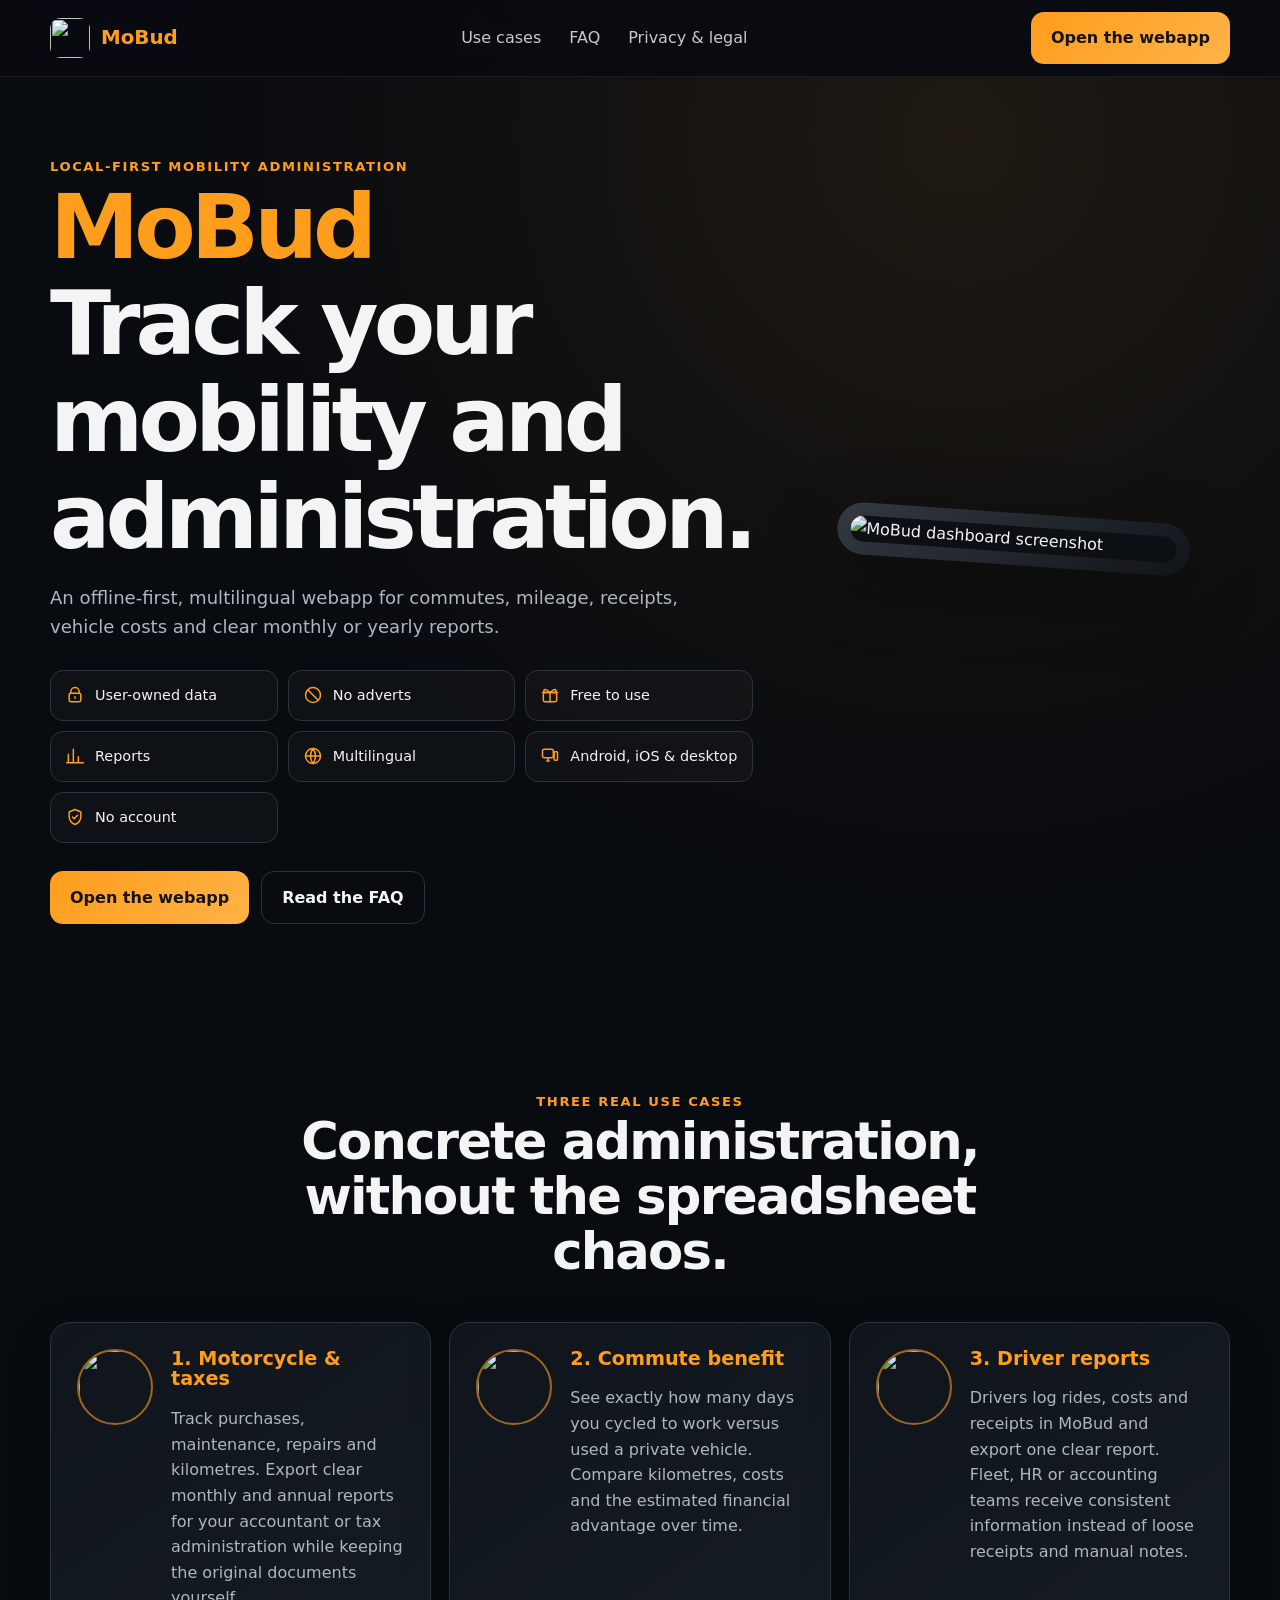
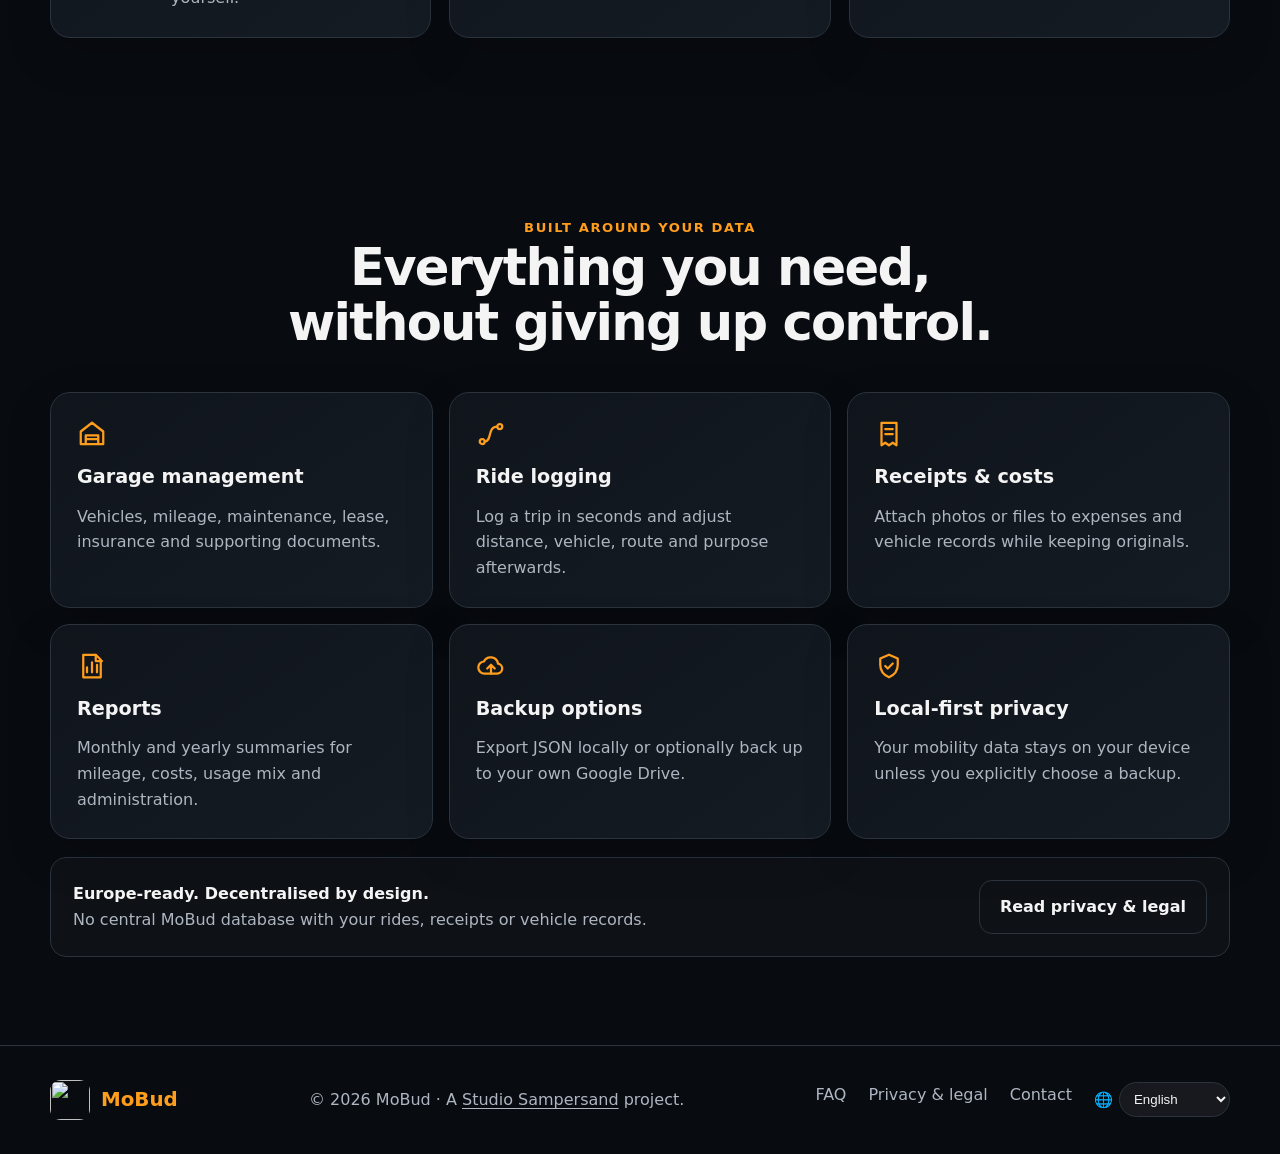
==== commit ae328c2a: "GO LIVE! V0.000.016 Go live with multiple improvements including an improved garage layout, synchron" ====
--- a/index.html
+++ b/index.html
@@ -1,75 +1,98 @@
-<!doctype html>
-<html lang="en">
+<!doctype html><html lang="en">
 <head>
-<meta charset="utf-8"><meta name="viewport" content="width=device-width,initial-scale=1,viewport-fit=cover">
-<meta name="theme-color" content="#111111"><meta name="apple-mobile-web-app-capable" content="yes"><meta name="apple-mobile-web-app-status-bar-style" content="black-translucent">
-<title>MoBud · v0.000.007</title><link rel="manifest" href="./manifest.json"><link rel="stylesheet" href="./styles.css">
-<script src="https://accounts.google.com/gsi/client" async defer></script>
+  <meta charset="utf-8">
+  <meta name="viewport" content="width=device-width,initial-scale=1,viewport-fit=cover">
+  <title>MoBud · Track your mobility and administration</title>
+  <meta name="description" content="A free, ad-free, local-first webapp for tracking mobility, mileage, receipts and reports.">
+  <meta name="theme-color" content="#080b10">
+  <meta property="og:type" content="website">
+  <meta property="og:site_name" content="MoBud">
+  <meta property="og:title" content="MoBud · Track your mobility and administration">
+  <meta property="og:description" content="A free, ad-free, local-first webapp for tracking mobility, mileage, receipts and reports.">
+  <meta property="og:url" content="https://mobud.app/">
+  <meta property="og:image" content="https://mobud.app/assets/mobud-share-card.png">
+  <meta property="og:image:secure_url" content="https://mobud.app/assets/mobud-share-card.png">
+  <meta property="og:image:type" content="image/png">
+  <meta property="og:image:width" content="1200">
+  <meta property="og:image:height" content="630">
+  <meta property="og:image:alt" content="MoBud · Track your mobility and administration">
+  <meta name="twitter:card" content="summary_large_image">
+  <meta name="twitter:title" content="MoBud · Track your mobility and administration">
+  <meta name="twitter:description" content="A free, ad-free, local-first webapp for tracking mobility, mileage, receipts and reports.">
+  <meta name="twitter:image" content="https://mobud.app/assets/mobud-share-card.png">
+  <link rel="icon" href="/assets/mobud-icon.png">
+  <link rel="apple-touch-icon" href="/app/icon-192-v005.png">
+  <link rel="manifest" href="/app/manifest.json">
+  <link rel="alternate" hreflang="en" href="https://mobud.app/?lang=en">
+  <link rel="alternate" hreflang="nl" href="https://mobud.app/?lang=nl">
+  <link rel="alternate" hreflang="fr" href="https://mobud.app/?lang=fr">
+  <link rel="alternate" hreflang="es" href="https://mobud.app/?lang=es">
+  <link rel="alternate" hreflang="it" href="https://mobud.app/?lang=it">
+  <link rel="alternate" hreflang="pt" href="https://mobud.app/?lang=pt">
+  <link rel="alternate" hreflang="sv" href="https://mobud.app/?lang=sv">
+  <link rel="alternate" hreflang="no" href="https://mobud.app/?lang=no">
+  <link rel="alternate" hreflang="da" href="https://mobud.app/?lang=da">
+  <link rel="alternate" hreflang="x-default" href="https://mobud.app/">
+  <link rel="canonical" href="https://mobud.app/">
+  <link rel="stylesheet" href="/assets/site.css">
 </head>
 <body>
-<div id="installBanner" class="install-banner hidden" role="region" aria-label="Install MoBud">
-  <div class="install-banner__text">Installeer eenvoudig als app</div>
-  <div class="install-banner__actions">
-    <button id="installLater" class="install-banner__later" type="button">Later</button>
-    <button id="installNow" class="install-banner__install" type="button">Installeren</button>
+
+<header class="site-header">
+  <div class="site-shell navbar">
+    <a class="brand" href="/"><img src="/assets/mobud-icon.png" alt=""><span>MoBud</span></a>
+    <nav class="nav-links">
+      <a href="/#use-cases">Use cases</a>
+      <a href="/faq/" >FAQ</a>
+      <a href="/legal/" >Privacy & legal</a>
+    </nav>
+    <a class="cta desktop-cta" href="/app/">Open the webapp</a>
+    <button class="menu-toggle" aria-label="Open menu">☰</button>
   </div>
-</div>
-<svg class="svg-sprite" aria-hidden="true" focusable="false"><defs>
-<symbol id="i-home" viewBox="0 0 24 24"><path d="M3 11.5 12 4l9 7.5v8a1.5 1.5 0 0 1-1.5 1.5h-15A1.5 1.5 0 0 1 3 19.5z"/><path d="M9 21v-7h6v7"/></symbol>
-<symbol id="i-building" viewBox="0 0 24 24"><path d="M4 21V5h10v16M14 9h6v12M7 8h3M7 12h3M7 16h3M17 12h1M17 16h1M2 21h20"/></symbol>
-<symbol id="i-bike" viewBox="0 0 24 24"><circle cx="5.5" cy="17.5" r="3.5"/><circle cx="18.5" cy="17.5" r="3.5"/><path d="m5.5 17.5 4-8h4l5 8M8 13h7M9.5 9.5 8 7h3M13.5 9.5l2-2"/></symbol>
-<symbol id="i-ebike" viewBox="0 0 24 24"><circle cx="5.5" cy="17.5" r="3.5"/><circle cx="18.5" cy="17.5" r="3.5"/><path d="m5.5 17.5 4-8h4l5 8M8 13h7"/><path d="m13 3-3 5h3l-2 4 5-6h-3z"/></symbol>
-<symbol id="i-car" viewBox="0 0 24 24"><path d="m4 16 1.5-6h13L20 16v4H4zM7 10l2-4h6l2 4M7 16h.01M17 16h.01"/><path d="M5 20v1M19 20v1"/></symbol>
-<symbol id="i-motorcycle" viewBox="0 0 24 24"><circle cx="5" cy="17" r="3"/><circle cx="19" cy="17" r="3"/><path d="M8 17h4l3-6h3M10 17l-2-7h5l3 7M6 8h4"/></symbol>
-<symbol id="i-train" viewBox="0 0 24 24"><rect x="5" y="3" width="14" height="15" rx="3"/><path d="M8 7h8M8 12h.01M16 12h.01M8 21l2-3M16 18l2 3M7 21h10"/></symbol>
-<symbol id="i-walk" viewBox="0 0 24 24"><circle cx="13" cy="4" r="2"/><path d="m11 9 3 2 2 4M11 9l-2 5-3 3M14 11l-2 5-1 5M16 15l3 4"/></symbol>
-<symbol id="i-grid" viewBox="0 0 24 24"><rect x="3" y="3" width="7" height="7" rx="1"/><rect x="14" y="3" width="7" height="7" rx="1"/><rect x="3" y="14" width="7" height="7" rx="1"/><rect x="14" y="14" width="7" height="7" rx="1"/></symbol>
-<symbol id="i-garage" viewBox="0 0 24 24"><path d="M3 21V8l9-5 9 5v13M6 21v-9h12v9M8 15h8M8 18h8"/></symbol>
-<symbol id="i-chart" viewBox="0 0 24 24"><path d="M4 20V10M10 20V4M16 20v-7M22 20H2"/></symbol>
-<symbol id="i-more" viewBox="0 0 24 24"><circle cx="5" cy="12" r="1.4"/><circle cx="12" cy="12" r="1.4"/><circle cx="19" cy="12" r="1.4"/></symbol>
-<symbol id="i-plus" viewBox="0 0 24 24"><path d="M12 5v14M5 12h14"/></symbol>
-<symbol id="i-clock" viewBox="0 0 24 24"><circle cx="12" cy="12" r="9"/><path d="M12 7v5l3 2"/></symbol>
-<symbol id="i-road" viewBox="0 0 24 24"><path d="M8 21 10 3M16 21 14 3M12 19v-3M12 12V9M12 5V3"/></symbol>
-<symbol id="i-receipt" viewBox="0 0 24 24"><path d="M6 3h12v18l-3-2-3 2-3-2-3 2zM9 8h6M9 12h6M9 16h4"/></symbol>
-<symbol id="i-plane" viewBox="0 0 24 24"><path d="M2 16l20-8-7 7v5l-3 1-2-5-4 2z"/></symbol><symbol id="i-helicopter" viewBox="0 0 24 24"><path d="M4 14h13l3-3M7 14l2-5h6l3 5M3 18h15M12 9V5M7 5h10"/></symbol></defs></svg>
-
-<div id="updateBanner" class="update-banner hidden"><strong>New MoBud version available</strong><button id="applyUpdate" class="primary small">Update now</button></div>
-<div id="app" class="app-shell">
-<header class="topbar"><div><p class="brand">MoBud</p><p class="tagline">Track every ride. Own every kilometer.</p></div><div class="top-actions"><span class="version-pill">v0.000.007</span></div></header>
+</header>
 <main>
-<section id="screen-dashboard" class="screen active">
-<div class="dashboard-intro"><p id="greeting" class="dashboard-greeting">Good morning</p><p class="muted">Track your mobility and administration.</p></div>
-<div class="commute-panel" data-tutorial="commute-panel"><div class="segmented commute-segment"><button id="dirHomeWork" class="active" data-tutorial="direction-toggle"><svg><use href="#i-home"/></svg><span>Home → Work</span></button><button id="dirWorkHome"><svg><use href="#i-building"/></svg><span>Work → Home</span></button></div></div>
-<section class="dashboard-section"><div class="section-head"><h3>Quick commute</h3><span class="muted microcopy">Tap once, adjust after</span></div><div id="quickVehicles" class="quick-vehicle-row" data-tutorial="quick-log"></div></section>
-<section class="stats-strip"><div class="stat"><svg><use href="#i-road"/></svg><strong id="statKm">0</strong><span>This month</span></div><div class="stat"><svg><use href="#i-clock"/></svg><strong id="statTrips">0</strong><span>Trips</span></div><div class="stat"><svg><use href="#i-receipt"/></svg><strong id="statCost">€0</strong><span>Costs</span></div><div class="stat"><svg><use href="#i-receipt"/></svg><strong id="statReceipts">0</strong><span>Receipts</span></div></section>
-<section class="recent-section"><div class="section-head"><h3>Recent rides</h3><button id="viewAllLogs" class="text-link" data-tutorial="open-calendar">View all</button></div><div id="recentList" class="recent-list empty-state">No logs yet.</div></section>
-<div class="dashboard-links"><button class="dashboard-link" data-jump="garage"><svg><use href="#i-garage"/></svg><span><strong>Garage</strong><small>Manage vehicles</small></span></button><button class="dashboard-link" data-jump="stats"><svg><use href="#i-chart"/></svg><span><strong>Reports</strong><small>See insights</small></span></button><button class="dashboard-link" data-jump="settings"><svg><use href="#i-more"/></svg><span><strong>Settings</strong><small>Preferences</small></span></button></div>
-<div class="month-switch compact-month"><button id="prevMonth" class="ghost">‹</button><strong id="currentMonthLabel"></strong><button id="nextMonth" class="ghost">›</button></div>
+<section class="site-shell hero">
+  <div>
+    <span class="eyebrow">Local-first mobility administration</span>
+    <h1><span style="color:var(--accent)">MoBud</span><br>Track your mobility and administration.</h1>
+    <p>An offline-first, multilingual webapp for commutes, mileage, receipts, vehicle costs and clear monthly or yearly reports.</p>
+    <div class="usp-grid">
+      <div class="usp"><svg class="ui-icon" viewBox="0 0 24 24" aria-hidden="true"><path d="M7 10V8a5 5 0 0 1 10 0v2"/><rect x="5" y="10" width="14" height="10" rx="2"/><path d="M12 14v2"/></svg><span>User-owned data</span></div><div class="usp"><svg class="ui-icon" viewBox="0 0 24 24" aria-hidden="true"><circle cx="12" cy="12" r="9"/><path d="m6 6 12 12"/></svg><span>No adverts</span></div><div class="usp"><svg class="ui-icon" viewBox="0 0 24 24" aria-hidden="true"><rect x="4" y="9" width="16" height="11" rx="2"/><path d="M12 9v11M3 9h18M7.5 9C5 9 4 7.7 4.8 6.2 5.6 4.7 7.6 5 12 9M16.5 9c2.5 0 3.5-1.3 2.7-2.8C18.4 4.7 16.4 5 12 9"/></svg><span>Free to use</span></div>
+      <div class="usp"><svg class="ui-icon" viewBox="0 0 24 24" aria-hidden="true"><path d="M4 20V10M10 20V4M16 20v-7M22 20H2"/></svg><span>Reports</span></div><div class="usp"><svg class="ui-icon" viewBox="0 0 24 24" aria-hidden="true"><circle cx="12" cy="12" r="9"/><path d="M3 12h18M12 3a15 15 0 0 1 0 18M12 3a15 15 0 0 0 0 18"/></svg><span>Multilingual</span></div><div class="usp"><svg class="ui-icon" viewBox="0 0 24 24" aria-hidden="true"><rect x="3" y="4" width="13" height="10" rx="2"/><path d="M8 18h3M9.5 14v4"/><rect x="17" y="7" width="4" height="10" rx="1"/></svg><span>Android, iOS & desktop</span></div><div class="usp"><svg class="ui-icon" viewBox="0 0 24 24" aria-hidden="true"><path d="M12 3 5 6v5c0 4.5 2.8 8.2 7 10 4.2-1.8 7-5.5 7-10V6z"/><path d="m9 12 2 2 4-4"/></svg><span>No account</span></div>
+    </div>
+    <div class="hero-actions"><a class="cta" href="/app/">Open the webapp</a><a class="cta secondary" href="/faq/">Read the FAQ</a></div>
+  </div>
+  <div class="phone-stage"><div class="phone"><div class="phone-screen"><img src="/assets/app-dashboard.png" alt="MoBud dashboard screenshot"></div></div></div>
 </section>
-
-<section id="screen-log" class="screen"><div class="tabs card slim"><button class="tab active" data-tab="trip">Trip</button><button class="tab" data-tab="expense">Cost / receipt</button></div>
-<form id="tripForm" data-tutorial="trip-form" class="card form active-form"><h2 id="tripFormTitle">Log trip</h2><input type="hidden" id="tripEditId"><label>Date<input type="date" id="tripDate" required></label><label>Vehicle<select id="tripVehicle"></select></label><div class="swap-row"><label>From<select id="tripFrom"></select></label><button type="button" id="swapTrip" class="ghost swap">⇄</button><label>To<select id="tripTo"></select></label></div><label id="tripFromOtherWrap" class="hidden">Other origin<input id="tripFromOther"></label><label id="tripToOtherWrap" class="hidden">Other destination<input id="tripToOther"></label><div class="two-col"><label>Distance<input type="number" min="0" step="0.1" id="tripKm" required></label><button type="button" id="calcRoute" class="secondary route-btn">Calculate route</button></div><label>Purpose<select id="tripPurpose"><option>Commute</option><option>Professional</option><option>Private</option><option>Recreational</option></select></label><label>Note<textarea id="tripNotes" rows="3"></textarea></label><div class="file-actions"><label class="secondary file-label">Choose file<input type="file" id="tripFile" accept="image/*,.pdf"></label><label class="secondary file-label">Take photo<input type="file" id="tripCamera" accept="image/*" capture="environment"></label></div><div id="tripAttachmentInfo" class="attachment-info hidden"></div><p class="legal-note">Keep the legally valid original ticket or invoice for the required retention period. A MoBud copy does not replace the original.</p><div class="hero-actions"><button class="primary" type="submit">Save trip</button><button id="cancelTripEdit" class="ghost hidden" type="button">Cancel</button></div></form>
-<form id="expenseForm" data-tutorial="expense-form" class="card form"><h2 id="expenseFormTitle">Cost / receipt</h2><input type="hidden" id="expenseEditId"><label>Date<input type="date" id="expenseDate" required></label><label>Vehicle<select id="expenseVehicle"></select></label><label>Category<select id="expenseCategory"><option>Fuel / charging</option><option>Parking</option><option>Train</option><option>Bus / tram / metro</option><option>Maintenance</option><option>Repair</option><option>Fine</option><option>Insurance</option><option>Tax</option><option>Equipment / clothing</option><option>Purchase</option><option>Other</option></select></label><label>Amount<input type="number" min="0" step="0.01" id="expenseAmount" required></label><label>Supplier<input id="expenseSupplier"></label><label>Odometer / mileage<input type="number" min="0" step="0.1" id="expenseOdometer"></label><label>Note<textarea id="expenseNotes" rows="3"></textarea></label><div class="file-actions"><label class="secondary file-label">Choose file<input type="file" id="expenseFile" accept="image/*,.pdf"></label><label class="secondary file-label">Take photo<input type="file" id="expenseCamera" accept="image/*" capture="environment"></label></div><div id="expenseAttachmentInfo" class="attachment-info hidden"></div><p class="legal-note">Keep the legally valid original ticket or invoice for the required retention period. A MoBud copy does not replace the original.</p><div class="hero-actions"><button class="primary" type="submit">Save cost</button><button id="cancelExpenseEdit" class="ghost hidden" type="button">Cancel</button></div></form></section>
-
-<section id="screen-calendar" class="screen"><div class="card"><div class="section-head"><button id="calPrev" class="ghost">‹</button><h2 id="calendarTitle"></h2><button id="calNext" class="ghost">›</button></div><div class="calendar-week"><span>Mo</span><span>Tu</span><span>We</span><span>Th</span><span>Fr</span><span>Sa</span><span>Su</span></div><div id="calendarGrid" class="calendar-grid"></div></div><div class="card"><h3 id="selectedDayTitle">Selected day</h3><div id="dayLogs" class="list"></div></div></section>
-
-<section id="screen-garage" data-tutorial="garage-screen" class="screen"><div class="page-header"><div class="section-head"><div><h2>Garage</h2><p class="muted">Manage, filter and maintain your vehicles.</p></div><button id="addVehicleBtn" class="primary small">Add vehicle</button></div><div class="garage-filters"><select id="garageTypeFilter"><option value="all">All vehicle types</option><option value="bicycle">Bicycle</option><option value="ebike">Electric bicycle</option><option value="speed_pedelec">Speed pedelec</option><option value="car">Car</option><option value="van">Van</option><option value="motorcycle">Motorcycle</option><option value="scooter">Scooter / moped</option><option value="plane">Plane</option><option value="helicopter">Helicopter</option></select><select id="garagePowertrainFilter"><option value="all">All powertrains</option><option value="electric">Electric</option><option value="petrol">Petrol</option><option value="diesel">Diesel</option><option value="hybrid_petrol">Hybrid petrol</option><option value="hybrid_diesel">Hybrid diesel</option><option value="plug_in_hybrid">Plug-in hybrid</option><option value="lpg">LPG</option><option value="cng">CNG</option><option value="hydrogen">Hydrogen</option><option value="not_applicable">Not applicable</option></select></div></div><div id="garageList"></div></section>
-
-<section id="screen-stats" data-tutorial="stats-screen" class="screen"><div class="page-header"><h2>Stats & reports</h2><p class="muted">Local overview. Your mobility data remains on this device or in your own Google Drive.</p></div><div id="statsContent"></div><div class="card"><h3>Export</h3><p class="legal-note">Keep original supporting documents. Reports and uploaded copies are administrative aids only and do not determine tax deductibility.</p><div class="hero-actions"><button id="printReport" class="primary">Print / PDF</button><button id="exportJson" data-tutorial="backup-export" class="secondary">Export backup</button><label class="secondary file-label">Import backup<input id="importJson" type="file" accept="application/json"></label></div></div></section>
-
-<section id="screen-settings" data-tutorial="settings-screen" class="screen"><div class="page-header"><h2>Setup</h2><p class="muted">Preferences are saved automatically.</p><span id="autosaveStatus" class="autosave-status">Saved</span></div><div class="card"><label>Name<input id="settingName"></label><label>Language<select id="settingLanguage"><option value="en">English</option><option value="nl">Nederlands</option><option value="fr">Français</option><option value="de">Deutsch</option><option value="de-CH">Deutsch (Schweiz)</option><option value="it">Italiano</option><option value="es">Español</option><option value="pt">Português</option><option value="da">Dansk</option><option value="sv">Svenska</option><option value="no">Norsk</option><option value="pl">Polski</option></select></label><label>Country<select id="settingCountry"><option value="BE">Belgium</option><option value="NL">Netherlands</option><option value="FR">France</option><option value="DE">Germany</option><option value="CH">Switzerland</option><option value="IT">Italy</option><option value="ES">Spain</option><option value="PT">Portugal</option><option value="DK">Denmark</option><option value="SE">Sweden</option><option value="NO">Norway</option><option value="PL">Poland</option></select></label><label>Currency<select id="settingCurrency"><option value="€">Euro (€)</option><option value="£">Pound (£)</option><option value="kr">Krona (kr)</option></select></label><label>Distance unit<select id="settingUnit"><option value="km">Kilometres</option><option value="mi">Miles</option></select></label><label>Appearance<select id="settingTheme"><option value="system">Follow system</option><option value="dark">Always dark</option><option value="light">Always light</option></select></label></div>
-<div class="card"><h3>Addresses</h3><div id="addressFields"></div></div>
-<div class="card"><h3>Storage & Google Drive</h3><p id="storageStatus" class="muted"></p><div class="hero-actions"><button id="linkDrive" class="secondary">Link Google Drive</button><button id="syncDrive" class="secondary hidden">Sync now</button><button id="disconnectDrive" class="ghost hidden">Disconnect</button></div><p class="legal-note">Google Drive is optional. MoBud remains local-first. Your backup stays in your Google account. You manage storage accumulation and retention.</p></div>
-<div class="card"><h3>Backup, reports & notifications</h3><label>Commute reminder<select id="commuteReminderMode"><option value="never">Never</option><option value="daily">Every day</option><option value="weekly">Once a week</option></select></label><div id="dailyReminderFields" class="two-col"><label>Daily time<input type="time" id="dailyReminderTime" value="19:00"></label><label>Weekly day<select id="weeklyReminderDay"><option value="0">Sunday</option><option value="1">Monday</option><option value="2">Tuesday</option><option value="3">Wednesday</option><option value="4">Thursday</option><option value="5">Friday</option><option value="6" selected>Saturday</option></select></label></div><label>Weekly time<input type="time" id="weeklyReminderTime" value="10:00"></label><p class="legal-note">Reminders are checked when MoBud is open. Reliable closed-app delivery will be added with push notifications.</p><label>Backup reminder<select id="backupFrequency"><option value="never">Never</option><option value="weekly">Weekly</option><option value="monthly">Monthly</option><option value="yearly">Yearly</option></select></label><label>Report reminder<select id="reportFrequency"><option value="never">Never</option><option value="monthly">Monthly</option><option value="yearly">Yearly</option></select></label><label class="check"><input type="checkbox" id="notifyUpdates"> MoBud updates and announcements</label><button id="checkUpdate" class="secondary">Check update</button></div>
-<div class="card"><h3>Mobility providers</h3><p class="muted">Official national and regional operators for your selected country.</p><div id="mobilityProviderList" class="provider-list"></div></div><div class="card"><h3>Help & FAQ</h3><button id="replayTutorial" class="secondary">Replay tutorial</button><div id="faqList" class="faq-list"></div></div>
-<div class="card"><h3>Feedback</h3><a class="secondary link-btn" href="mailto:studiosampersand@gmail.com?subject=MoBud%20idea">Send an idea</a><button id="requestBtn" class="secondary">Send request</button><button id="bugBtn" class="secondary">Report bug</button></div>
-<div class="card support-card"><h3>A Studio Sampersand project</h3><p class="muted">No subscription, no adverts and no hidden revenue model — simply freeware to make your mobility administration easier. Want to support frequent updates? Buying me a coffee is entirely optional.</p><a class="secondary link-btn" href="https://buymeacoffee.com/studiosampersand" target="_blank" rel="noopener noreferrer">Buy me a coffee</a></div></section>
+<section class="section" id="use-cases">
+  <div class="site-shell">
+    <div class="section-heading"><span class="eyebrow">Three real use cases</span><h2>Concrete administration, without the spreadsheet chaos.</h2></div>
+    <div class="cards-3">
+      <article class="card usecase"><img class="avatar" src="/assets/avatar-1.jpg" alt=""><div><h3>1. Motorcycle & taxes</h3><p>Track purchases, maintenance, repairs and kilometres. Export clear monthly and annual reports for your accountant or tax administration while keeping the original documents yourself.</p></div></article>
+      <article class="card usecase"><img class="avatar" src="/assets/avatar-2.jpg" alt=""><div><h3>2. Commute benefit</h3><p>See exactly how many days you cycled to work versus used a private vehicle. Compare kilometres, costs and the estimated financial advantage over time.</p></div></article>
+      <article class="card usecase"><img class="avatar" src="/assets/avatar-3.jpg" alt=""><div><h3>3. Driver reports</h3><p>Drivers log rides, costs and receipts in MoBud and export one clear report. Fleet, HR or accounting teams receive consistent information instead of loose receipts and manual notes.</p></div></article>
+    </div>
+  </div>
+</section>
+<section class="section">
+  <div class="site-shell">
+    <div class="section-heading"><span class="eyebrow">Built around your data</span><h2>Everything you need, without giving up control.</h2></div>
+    <div class="feature-grid">
+      <article class="card feature"><div class="feature-icon"><svg class="ui-icon" viewBox="0 0 24 24" aria-hidden="true"><path d="M3 10 12 3l9 7v10H3z"/><path d="M7 20v-7h10v7M7 16h10"/></svg></div><h3>Garage management</h3><p>Vehicles, mileage, maintenance, lease, insurance and supporting documents.</p></article>
+      <article class="card feature"><div class="feature-icon"><svg class="ui-icon" viewBox="0 0 24 24" aria-hidden="true"><circle cx="5" cy="18" r="2"/><circle cx="19" cy="6" r="2"/><path d="M7 18c6 0 2-12 10-12"/></svg></div><h3>Ride logging</h3><p>Log a trip in seconds and adjust distance, vehicle, route and purpose afterwards.</p></article>
+      <article class="card feature"><div class="feature-icon"><svg class="ui-icon" viewBox="0 0 24 24" aria-hidden="true"><path d="M6 3h12v18l-3-2-3 2-3-2-3 2z"/><path d="M9 8h6M9 12h6"/></svg></div><h3>Receipts & costs</h3><p>Attach photos or files to expenses and vehicle records while keeping originals.</p></article>
+      <article class="card feature"><div class="feature-icon"><svg class="ui-icon" viewBox="0 0 24 24" aria-hidden="true"><path d="M5 3h10l4 4v14H5z"/><path d="M15 3v5h5M8 17v-4M12 17V9M16 17v-6"/></svg></div><h3>Reports</h3><p>Monthly and yearly summaries for mileage, costs, usage mix and administration.</p></article>
+      <article class="card feature"><div class="feature-icon"><svg class="ui-icon" viewBox="0 0 24 24" aria-hidden="true"><path d="M7 18h10a4 4 0 0 0 .6-7.95A6 6 0 0 0 6.3 8.4 4.5 4.5 0 0 0 7 18z"/><path d="m9 14 3-3 3 3M12 11v7"/></svg></div><h3>Backup options</h3><p>Export JSON locally or optionally back up to your own Google Drive.</p></article>
+      <article class="card feature"><div class="feature-icon"><svg class="ui-icon" viewBox="0 0 24 24" aria-hidden="true"><path d="M12 3 5 6v5c0 4.5 2.8 8.2 7 10 4.2-1.8 7-5.5 7-10V6z"/><path d="m9 12 2 2 4-4"/></svg></div><h3>Local-first privacy</h3><p>Your mobility data stays on your device unless you explicitly choose a backup.</p></article>
+    </div>
+    <div class="privacy-strip"><div><strong>Europe-ready. Decentralised by design.</strong><br><span style="color:var(--muted)">No central MoBud database with your rides, receipts or vehicle records.</span></div><a class="cta secondary" href="/legal/">Read privacy & legal</a></div>
+  </div>
+</section>
 </main>
-<nav class="bottom-nav"><button class="nav active" data-screen="dashboard"><svg><use href="#i-grid"/></svg><span>Dashboard</span></button><button class="nav" data-screen="garage" data-tutorial="nav-garage"><svg><use href="#i-garage"/></svg><span>Garage</span></button><button class="nav nav-add" data-screen="log" data-tutorial="nav-log"><svg><use href="#i-plus"/></svg><span>Log</span></button><button class="nav" data-screen="stats" data-tutorial="nav-stats"><svg><use href="#i-chart"/></svg><span>Reports</span></button><button class="nav" data-screen="settings" data-tutorial="nav-settings"><svg><use href="#i-more"/></svg><span>More</span></button></nav>
-</div>
-<div id="onboarding" class="modal hidden"><div class="modal-card"><div id="onboardingStep1" class="onboard-step"><p class="eyebrow">Step 1 of 3</p><h2>You and your vehicles</h2><label>Your name<input id="onboardName"></label><label>Language<select id="onboardLanguage"><option value="en">English</option><option value="nl">Nederlands</option><option value="fr">Français</option><option value="de">Deutsch</option><option value="de-CH">Deutsch (Schweiz)</option><option value="it">Italiano</option><option value="es">Español</option><option value="pt">Português</option><option value="da">Dansk</option><option value="sv">Svenska</option><option value="no">Norsk</option><option value="pl">Polski</option></select></label><div id="onboardVehicles"></div><button id="onboardAddVehicle" class="secondary">Add a vehicle</button><div class="modal-actions"><button id="onboardNext1" class="primary">Continue</button></div></div><div id="onboardingStep2" class="onboard-step hidden"><p class="eyebrow">Step 2 of 3</p><h2>Choose where your data lives</h2><p>MoBud is free, ad-free and does not store your trips, costs, addresses or files on MoBud servers.</p><label class="choice"><input type="radio" name="storageChoice" value="local" checked><strong>Keep everything local</strong><span>Only this device. Losing it or clearing browser data can erase your records.</span></label><label class="choice"><input type="radio" name="storageChoice" value="drive"><strong>Use Google Drive</strong><span>Back up to your own Drive and access the same backup on other devices. You manage Drive storage accumulation.</span></label><div class="modal-actions"><button id="onboardBack2" class="ghost">Back</button><button id="onboardNext2" class="primary">Continue</button></div></div><div id="onboardingStep3" class="onboard-step hidden"><p class="eyebrow">Step 3 of 3</p><h2>Reminders</h2><label>Commute reminder<select id="onboardCommuteReminder"><option value="never">No commute reminder</option><option value="daily">Every day at 19:00</option><option value="weekly">Saturday at 10:00</option></select></label><label>Backup reminder<select id="onboardBackup"><option value="never">No reminders</option><option value="weekly">Weekly</option><option value="monthly">Monthly</option><option value="yearly">Yearly</option></select></label><label>Report reminder<select id="onboardReport"><option value="never">No reminders</option><option value="monthly">Monthly</option><option value="yearly">Yearly</option></select></label><label class="check"><input type="checkbox" id="onboardNotify"> MoBud updates and announcements</label><div class="modal-actions"><button id="onboardBack3" class="ghost">Back</button><button id="finishOnboarding" class="primary">Enter MoBud</button></div></div></div></div>
-<div id="vehicleModal" class="modal hidden"><form id="vehicleForm" class="modal-card"><h2 id="vehicleFormTitle">Add vehicle</h2><input type="hidden" id="vehicleId"><div class="two-col"><label>Type<select id="vehicleType"><option value="bicycle">Bicycle</option><option value="ebike">Electric bicycle</option><option value="speed_pedelec">Speed pedelec</option><option value="car">Car</option><option value="van">Van</option><option value="motorcycle">Motorcycle</option><option value="scooter">Scooter / moped</option><option value="plane">Plane</option><option value="helicopter">Helicopter</option><option value="other">Other vehicle</option></select></label><label>Powertrain / fuel<select id="vehiclePowertrain"><option value="not_applicable">Not applicable</option><option value="electric">Electric</option><option value="petrol">Petrol</option><option value="diesel">Diesel</option><option value="hybrid_petrol">Hybrid petrol</option><option value="hybrid_diesel">Hybrid diesel</option><option value="plug_in_hybrid">Plug-in hybrid</option><option value="lpg">LPG</option><option value="cng">CNG</option><option value="hydrogen">Hydrogen</option><option value="other">Other</option></select></label></div><label>Display name<input id="vehicleName" required placeholder="Lease bicycle work"></label><div class="two-col"><label>Brand<input id="vehicleBrand"></label><label>Model<input id="vehicleModel"></label></div><label class="check"><input type="checkbox" id="vehicleDefault"> Default vehicle of this type</label><details><summary>Optional details</summary><label>Bought from<input id="vehicleBoughtFrom"></label><label>Seller website<input type="url" id="vehicleSellerUrl"></label><button type="button" class="ghost small metadata-button" data-fetch-partner="seller" data-url-input="vehicleSellerUrl">Retrieve public contact details</button><label>Seller phone<input id="vehicleSellerPhone"></label><label>Seller address<input id="vehicleSellerAddress"></label><label>Lease partner<input id="vehicleLeasePartner"></label><label>Lease partner website<input type="url" id="vehicleLeaseUrl"></label><button type="button" class="ghost small metadata-button" data-fetch-partner="lease" data-url-input="vehicleLeaseUrl">Retrieve public contact details</button><label>Lease phone<input id="vehicleLeasePhone"></label><label>Lease address<input id="vehicleLeaseAddress"></label><div class="two-col"><label>Lease start<input type="date" id="vehicleLeaseStart"></label><label>Lease end<input type="date" id="vehicleLeaseEnd"></label></div><label>Maintenance provider<input id="vehicleMaintenanceProvider"></label><label>Maintenance website<input type="url" id="vehicleMaintenanceUrl"></label><button type="button" class="ghost small metadata-button" data-fetch-partner="maintenance" data-url-input="vehicleMaintenanceUrl">Retrieve public contact details</button><label>Maintenance contact<input id="vehicleMaintenanceContact"></label><label>Maintenance address<input id="vehicleMaintenanceAddress"></label><label>Insurance provider<input id="vehicleInsurance"></label><label>Insurance website<input type="url" id="vehicleInsuranceUrl"></label><button type="button" class="ghost small metadata-button" data-fetch-partner="insurance" data-url-input="vehicleInsuranceUrl">Retrieve public contact details</button><label>Insurance phone<input id="vehicleInsurancePhone"></label><label>Insurance address<input id="vehicleInsuranceAddress"></label><div class="two-col"><label>Maintenance every months<input type="number" min="0" id="vehicleMaintenanceMonths"></label><label>Maintenance every km<input type="number" min="0" id="vehicleMaintenanceKm"></label></div></details><div class="modal-actions"><button id="cancelVehicle" type="button" class="ghost">Cancel</button><button class="primary" type="submit">Save vehicle</button></div></form></div>
-<div id="tutorial" class="tutorial hidden"><div id="tutorialSpot" class="tutorial-spot"></div><div class="tutorial-card"><p id="tutorialCount" class="eyebrow"></p><h3 id="tutorialTitle"></h3><p id="tutorialText"></p><div class="modal-actions"><button id="tutorialSkip" class="ghost">Skip</button><button id="tutorialNext" class="primary">Next</button></div></div></div>
-<div id="feedbackModal" class="modal hidden"><form id="feedbackForm" class="modal-card"><h2 id="feedbackTitle">Report</h2><input type="hidden" id="feedbackType"><label>Title<input id="feedbackSubject" required></label><label>Description<textarea id="feedbackDescription" rows="5" required></textarea></label><label>Severity<select id="feedbackSeverity"><option>Cosmetic</option><option>Annoying</option><option>Feature unusable</option><option>Data-loss risk</option><option>App unusable</option></select></label><label>Email (optional)<input type="email" id="feedbackEmail"></label><label class="check"><input type="checkbox" id="feedbackContact"> You may contact me</label><p class="legal-note">Do not include addresses, receipts, vehicle identifiers or other private data.</p><div class="modal-actions"><button type="button" id="cancelFeedback" class="ghost">Cancel</button><button class="primary" type="submit">Send</button></div></form></div>
-<div id="toast" class="toast hidden"></div><script src="config.js"></script><script src="i18n.js"></script><script src="app.js"></script>
-</body></html>
+<footer class="site-footer">
+  <div class="site-shell footer-row">
+    <a class="brand" href="/"><img src="/assets/mobud-icon.png" alt=""><span>MoBud</span></a>
+    <span>© 2026 MoBud · A <a href="https://www.studiosampersand.be" target="_blank" rel="noopener noreferrer">Studio Sampersand</a> project.</span>
+    <div class="footer-links"><a href="/faq/">FAQ</a><a href="/legal/">Privacy & legal</a><a href="mailto:studiosampersand@gmail.com">Contact</a></div>
+  </div>
+</footer><script src="/assets/site.js"></script></body></html>
--- a/assets/site.css
+++ b/assets/site.css
@@ -0,0 +1,124 @@
+
+:root{
+  --bg:#080b10;--surface:#10151c;--surface-2:#151b23;--line:#2b333d;
+  --text:#f4f4f4;--muted:#aeb6c1;--accent:#ff9d1c;--accent-2:#ffb347;
+  --max:1180px;--radius:20px;--shadow:0 24px 70px rgba(0,0,0,.34);
+}
+*{box-sizing:border-box}
+html{scroll-behavior:smooth}
+body{margin:0;background:radial-gradient(circle at 75% 5%,rgba(255,157,28,.09),transparent 28%),var(--bg);color:var(--text);font:16px/1.6 Inter,ui-sans-serif,system-ui,-apple-system,BlinkMacSystemFont,"Segoe UI",sans-serif}
+img{max-width:100%;display:block}
+a{color:inherit;text-decoration:none}
+button,input{font:inherit}
+.site-shell{width:min(calc(100% - 32px),var(--max));margin:auto}
+.site-header{position:sticky;top:0;z-index:20;background:rgba(8,11,16,.88);backdrop-filter:blur(18px);border-bottom:1px solid rgba(255,255,255,.07)}
+.navbar{height:76px;display:flex;align-items:center;justify-content:space-between;gap:24px}
+.brand{display:flex;align-items:center;gap:11px;font-weight:800;font-size:1.24rem}
+.brand img{width:40px;height:40px;border-radius:11px}
+.brand span{color:var(--accent)}
+.nav-links{display:flex;align-items:center;gap:28px;color:#c5cad1}
+.nav-links a:hover,.nav-links a[aria-current="page"]{color:#fff}
+.cta{display:inline-flex;align-items:center;justify-content:center;gap:9px;background:linear-gradient(135deg,var(--accent),var(--accent-2));color:#141414;font-weight:800;padding:13px 20px;border-radius:13px;border:0;cursor:pointer}
+.cta.secondary{background:transparent;color:var(--text);border:1px solid var(--line)}
+.menu-toggle{display:none;background:transparent;border:1px solid var(--line);color:#fff;border-radius:11px;padding:8px 11px}
+.hero{min-height:680px;display:grid;grid-template-columns:1.05fr .95fr;align-items:center;gap:64px;padding:76px 0}
+.eyebrow{color:var(--accent);font-size:.82rem;font-weight:800;letter-spacing:.12em;text-transform:uppercase}
+h1,h2,h3{line-height:1.08;margin:0}
+h1{font-size:clamp(3.2rem,7vw,6.4rem);letter-spacing:-.055em}
+h2{font-size:clamp(2rem,4vw,3.4rem);letter-spacing:-.035em}
+h3{font-size:1.2rem}
+.hero p{max-width:650px;color:var(--muted);font-size:1.13rem}
+.hero-actions,.inline-actions{display:flex;gap:14px;flex-wrap:wrap}
+.usp-grid{display:grid;grid-template-columns:repeat(3,minmax(0,1fr));gap:10px;margin:28px 0}
+.usp{border:1px solid var(--line);border-radius:13px;padding:13px 14px;background:rgba(255,255,255,.025);font-size:.9rem}
+.phone-stage{position:relative;display:grid;place-items:center}
+.phone{width:min(410px,90%);padding:13px;border-radius:42px;background:linear-gradient(145deg,#343942,#11151a);box-shadow:var(--shadow);transform:rotate(4deg)}
+.phone-screen{overflow:hidden;border-radius:31px;background:#0c0f14}
+.phone-screen img{width:100%;height:auto}
+.section{padding:88px 0}
+.section-heading{text-align:center;max-width:760px;margin:0 auto 42px}
+.section-heading p{color:var(--muted)}
+.cards-3{display:grid;grid-template-columns:repeat(3,1fr);gap:18px}
+.card{background:linear-gradient(145deg,var(--surface),var(--surface-2));border:1px solid var(--line);border-radius:var(--radius);padding:26px;box-shadow:0 16px 45px rgba(0,0,0,.18)}
+.usecase{display:grid;grid-template-columns:76px 1fr;gap:18px;align-items:start}
+.avatar{width:76px;height:76px;object-fit:cover;border-radius:50%;border:2px solid rgba(255,157,28,.6)}
+.usecase h3{color:var(--accent);margin-bottom:8px}
+.usecase p,.feature p,.legal-block p{color:var(--muted);margin-bottom:0}
+.feature-grid{display:grid;grid-template-columns:repeat(3,1fr);gap:16px}
+.feature-icon{font-size:1.65rem;margin-bottom:18px;color:var(--accent)}
+.privacy-strip{margin-top:18px;display:flex;justify-content:space-between;gap:24px;align-items:center;border:1px solid var(--line);border-radius:16px;padding:22px;background:rgba(255,255,255,.025)}
+.site-footer{border-top:1px solid var(--line);padding:34px 0;color:var(--muted)}
+.footer-row{display:flex;justify-content:space-between;gap:24px;align-items:center;flex-wrap:wrap}
+.footer-links{display:flex;gap:22px}
+.page-hero{padding:78px 0 44px;text-align:center}
+.page-hero p{max-width:760px;margin:18px auto 0;color:var(--muted);font-size:1.08rem}
+.search{max-width:700px;margin:28px auto 0;position:relative}
+.search input{width:100%;background:var(--surface);color:#fff;border:1px solid var(--line);border-radius:15px;padding:16px 18px}
+.faq-layout{display:grid;grid-template-columns:250px 1fr;gap:24px;padding-bottom:88px}
+.faq-sidebar{position:sticky;top:102px;height:max-content}
+.category-list{display:grid;gap:8px}
+.category-list button{background:var(--surface);color:var(--text);border:1px solid var(--line);border-radius:12px;padding:13px 15px;text-align:left;cursor:pointer}
+.category-list button.active{border-color:var(--accent);color:var(--accent)}
+.faq-list{display:grid;gap:10px}
+.faq-item{border:1px solid var(--line);border-radius:14px;background:var(--surface);overflow:hidden}
+.faq-question{width:100%;display:flex;justify-content:space-between;gap:18px;align-items:center;background:transparent;color:#fff;border:0;padding:18px 20px;text-align:left;font-weight:750;cursor:pointer}
+.faq-answer{display:none;padding:0 20px 20px;color:var(--muted)}
+.faq-item.open .faq-answer{display:block}
+.legal-grid{display:grid;grid-template-columns:1fr 330px;gap:28px;padding-bottom:88px}
+.legal-stack{display:grid;gap:14px}
+.legal-block{display:grid;grid-template-columns:54px 1fr;gap:18px}
+.legal-number{width:42px;height:42px;border:1px solid var(--line);border-radius:12px;display:grid;place-items:center;color:var(--accent);font-weight:800}
+.side-stack{display:grid;gap:16px;height:max-content;position:sticky;top:102px}
+.highlight-list{display:grid;gap:12px;margin-top:16px}
+.highlight-list div{padding:13px;border:1px solid var(--line);border-radius:12px}
+.mobile-only{display:none}
+@media(max-width:900px){
+  .hero{grid-template-columns:1fr;padding-top:52px}.phone-stage{order:-1}.phone{width:320px;transform:rotate(0)}
+  .cards-3,.feature-grid{grid-template-columns:1fr 1fr}.faq-layout,.legal-grid{grid-template-columns:1fr}
+  .faq-sidebar,.side-stack{position:static}.category-list{grid-template-columns:repeat(2,1fr)}
+}
+@media(max-width:720px){
+  .site-shell{width:min(calc(100% - 22px),var(--max))}
+  .navbar{height:68px}.nav-links{display:none;position:absolute;left:11px;right:11px;top:68px;background:var(--surface);border:1px solid var(--line);border-radius:16px;padding:16px;flex-direction:column;align-items:stretch;gap:4px}
+  .nav-links.open{display:flex}.nav-links a{padding:10px}.nav-links .cta{margin-top:6px}
+  .menu-toggle{display:block}.desktop-cta{display:none}
+  .hero{min-height:auto;padding:42px 0 68px;gap:36px}.hero h1{font-size:3.35rem}.usp-grid{grid-template-columns:1fr 1fr}
+  .cards-3,.feature-grid{grid-template-columns:1fr}.usecase{grid-template-columns:68px 1fr}.avatar{width:68px;height:68px}
+  .section{padding:66px 0}.privacy-strip{align-items:flex-start;flex-direction:column}
+  .page-hero{padding-top:54px}.faq-layout{padding-bottom:66px}.category-list{display:flex;overflow-x:auto;scroll-snap-type:x mandatory}.category-list button{min-width:max-content;scroll-snap-align:start}
+  .legal-block{grid-template-columns:44px 1fr}.footer-row{align-items:flex-start;flex-direction:column}
+}
+
+.site-install-banner{
+  position:sticky;top:0;z-index:1000;display:flex;align-items:center;justify-content:space-between;
+  gap:18px;padding:13px max(16px,calc((100vw - var(--max))/2));
+  background:linear-gradient(135deg,var(--accent),var(--accent-2));color:#141414;
+  box-shadow:0 10px 30px rgba(0,0,0,.22)
+}
+.site-install-banner strong{display:block;font-size:1rem}
+.site-install-banner span{display:block;font-size:.88rem;opacity:.78}
+.site-install-actions{display:flex;gap:8px;flex-shrink:0}
+.site-install-actions button{border:0;border-radius:11px;padding:9px 14px;font-weight:800;cursor:pointer}
+.site-install-later{background:transparent;color:#141414;border:1px solid rgba(20,20,20,.24)!important}
+.site-install-now{background:#111;color:#fff}
+@media(max-width:640px){
+  .site-install-banner{align-items:flex-start;flex-direction:column;padding:12px 14px}
+  .site-install-actions{width:100%;justify-content:flex-end}
+}
+
+.ui-icon{width:1.2em;height:1.2em;fill:none;stroke:currentColor;stroke-width:1.8;stroke-linecap:round;stroke-linejoin:round;flex:0 0 auto}
+.usp{display:flex;align-items:center;gap:10px}
+.usp .ui-icon{width:20px;height:20px;color:var(--accent)}
+.feature-icon{display:flex;align-items:center}
+.feature-icon .ui-icon{width:30px;height:30px}
+.highlight-list div{display:flex;align-items:center;gap:10px}
+.highlight-list .ui-icon{width:20px;height:20px;color:var(--accent)}
+.faq-list{align-content:start}
+.faq-item{height:max-content}
+.avatar{object-position:center 42%}
+.footer-row a[href*="studiosampersand.be"],
+.privacy-strip a[href*="studiosampersand.be"],
+.legal-block a[href*="studiosampersand.be"],
+.faq-answer a[href*="studiosampersand.be"]{text-decoration:underline;text-underline-offset:3px}
+
+.lang-picker{display:inline-flex;align-items:center;gap:6px;color:var(--muted);font-size:.95rem}.lang-picker select{background:rgba(255,255,255,.06);border:1px solid var(--line);color:var(--text);border-radius:999px;padding:8px 10px}.hero-actions{display:flex;gap:12px;flex-wrap:wrap;margin-top:18px}.faq-answer a{color:var(--accent);font-weight:800}
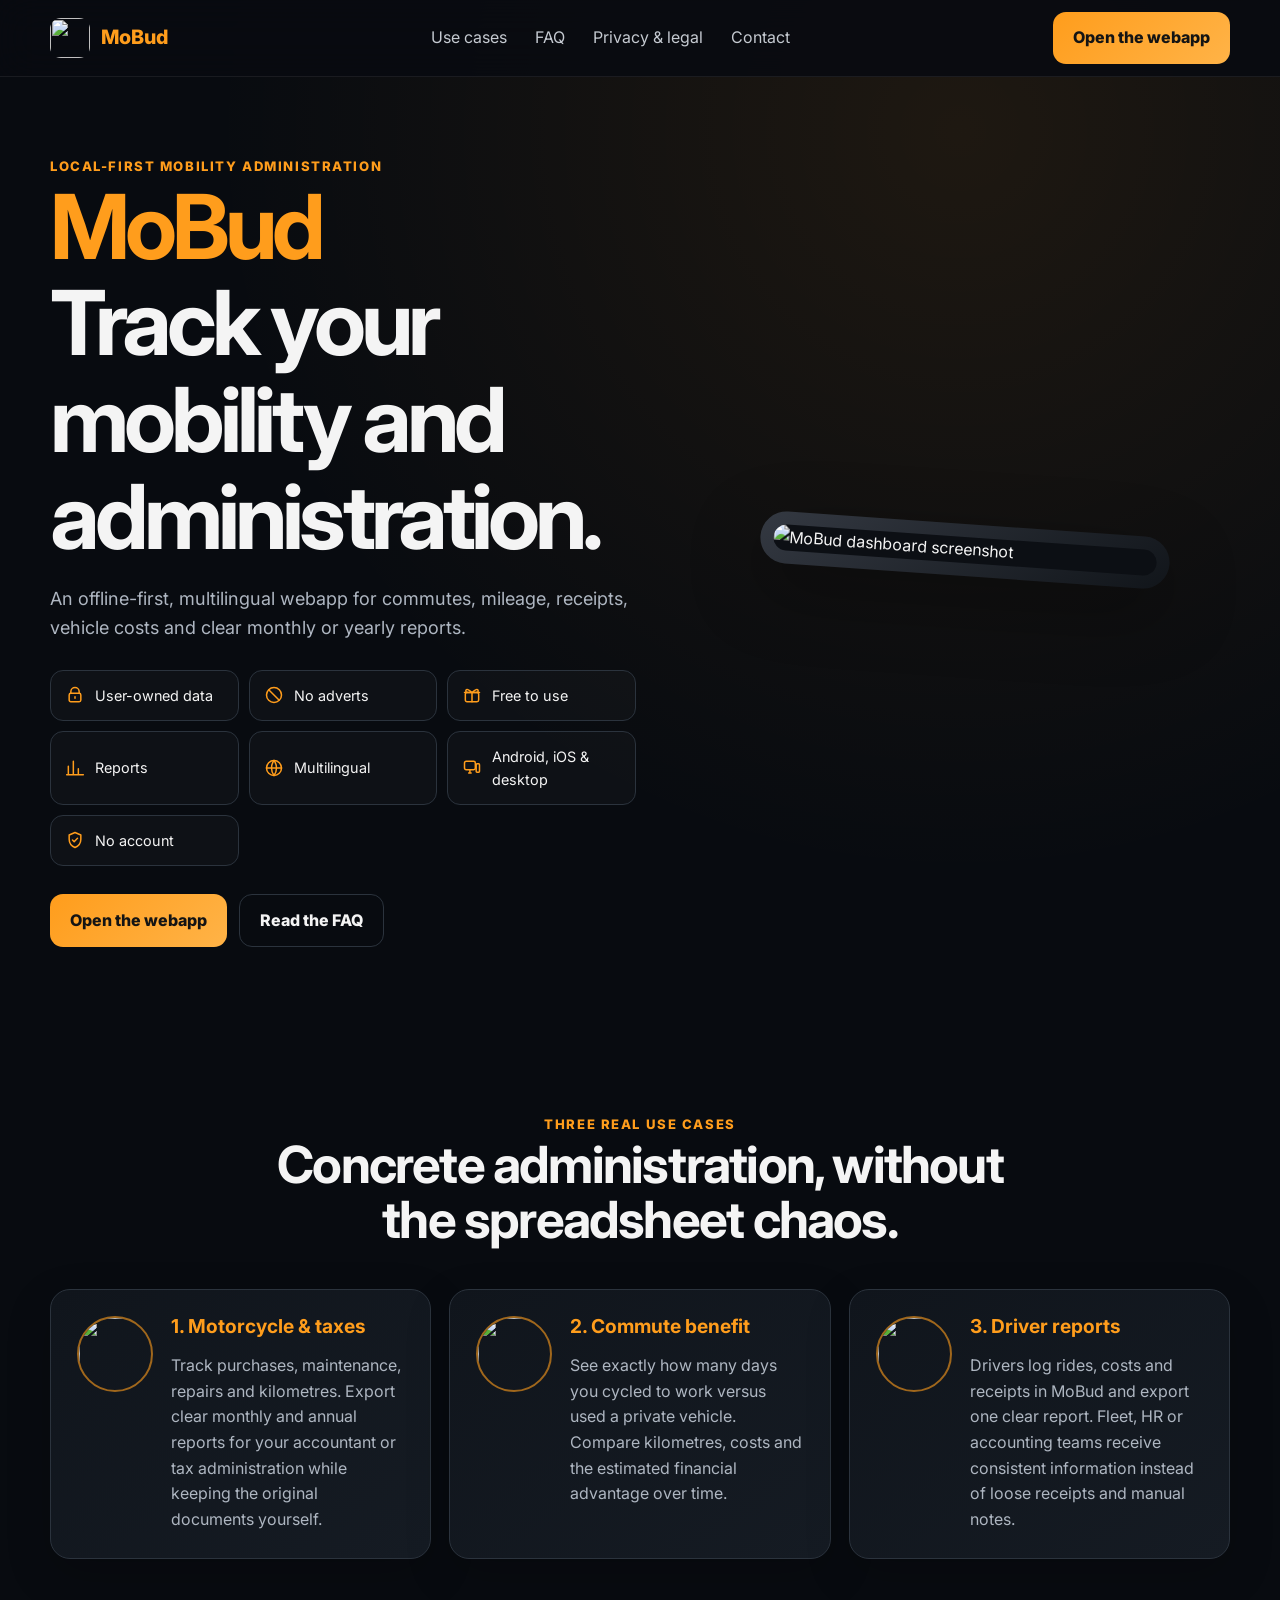
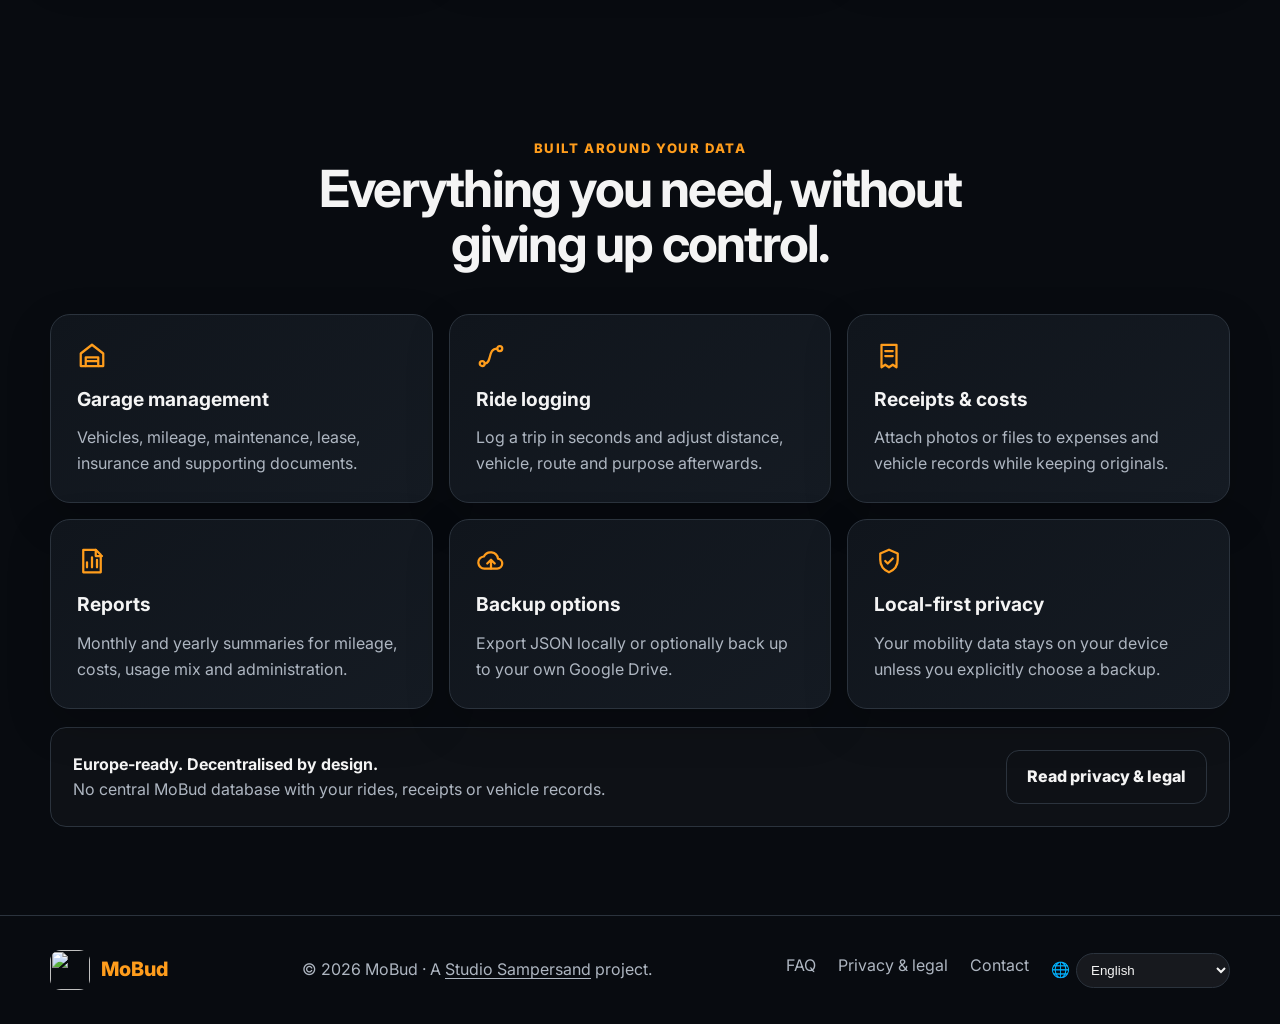
==== commit dc0fda87: "push push push" ====
--- a/index.html
+++ b/index.html
@@ -23,18 +23,24 @@
   <link rel="icon" href="/assets/mobud-icon.png">
   <link rel="apple-touch-icon" href="/app/icon-192-v005.png">
   <link rel="manifest" href="/app/manifest.json">
-  <link rel="alternate" hreflang="en" href="https://mobud.app/?lang=en">
+    <link rel="alternate" hreflang="en" href="https://mobud.app/?lang=en">
   <link rel="alternate" hreflang="nl" href="https://mobud.app/?lang=nl">
   <link rel="alternate" hreflang="fr" href="https://mobud.app/?lang=fr">
+  <link rel="alternate" hreflang="de" href="https://mobud.app/?lang=de">
+  <link rel="alternate" hreflang="de-CH" href="https://mobud.app/?lang=de-CH">
+  <link rel="alternate" hreflang="it" href="https://mobud.app/?lang=it">
   <link rel="alternate" hreflang="es" href="https://mobud.app/?lang=es">
-  <link rel="alternate" hreflang="it" href="https://mobud.app/?lang=it">
   <link rel="alternate" hreflang="pt" href="https://mobud.app/?lang=pt">
+  <link rel="alternate" hreflang="da" href="https://mobud.app/?lang=da">
   <link rel="alternate" hreflang="sv" href="https://mobud.app/?lang=sv">
   <link rel="alternate" hreflang="no" href="https://mobud.app/?lang=no">
-  <link rel="alternate" hreflang="da" href="https://mobud.app/?lang=da">
+  <link rel="alternate" hreflang="pl" href="https://mobud.app/?lang=pl">
   <link rel="alternate" hreflang="x-default" href="https://mobud.app/">
-  <link rel="canonical" href="https://mobud.app/">
+<link rel="canonical" href="https://mobud.app/">
   <link rel="stylesheet" href="/assets/site.css">
+<link rel="preconnect" href="https://fonts.googleapis.com">
+<link rel="preconnect" href="https://fonts.gstatic.com" crossorigin>
+<link href="https://fonts.googleapis.com/css2?family=Inter:wght@100..900&display=swap" rel="stylesheet">
 </head>
 <body>
 
@@ -45,6 +51,7 @@
       <a href="/#use-cases">Use cases</a>
       <a href="/faq/" >FAQ</a>
       <a href="/legal/" >Privacy & legal</a>
+          <a href="/contact/">Contact</a>
     </nav>
     <a class="cta desktop-cta" href="/app/">Open the webapp</a>
     <button class="menu-toggle" aria-label="Open menu">☰</button>
@@ -93,6 +100,6 @@
   <div class="site-shell footer-row">
     <a class="brand" href="/"><img src="/assets/mobud-icon.png" alt=""><span>MoBud</span></a>
     <span>© 2026 MoBud · A <a href="https://www.studiosampersand.be" target="_blank" rel="noopener noreferrer">Studio Sampersand</a> project.</span>
-    <div class="footer-links"><a href="/faq/">FAQ</a><a href="/legal/">Privacy & legal</a><a href="mailto:studiosampersand@gmail.com">Contact</a></div>
+    <div class="footer-links"><a href="/faq/">FAQ</a><a href="/legal/">Privacy & legal</a><a href="/contact/">Contact</a></div>
   </div>
 </footer><script src="/assets/site.js"></script></body></html>
